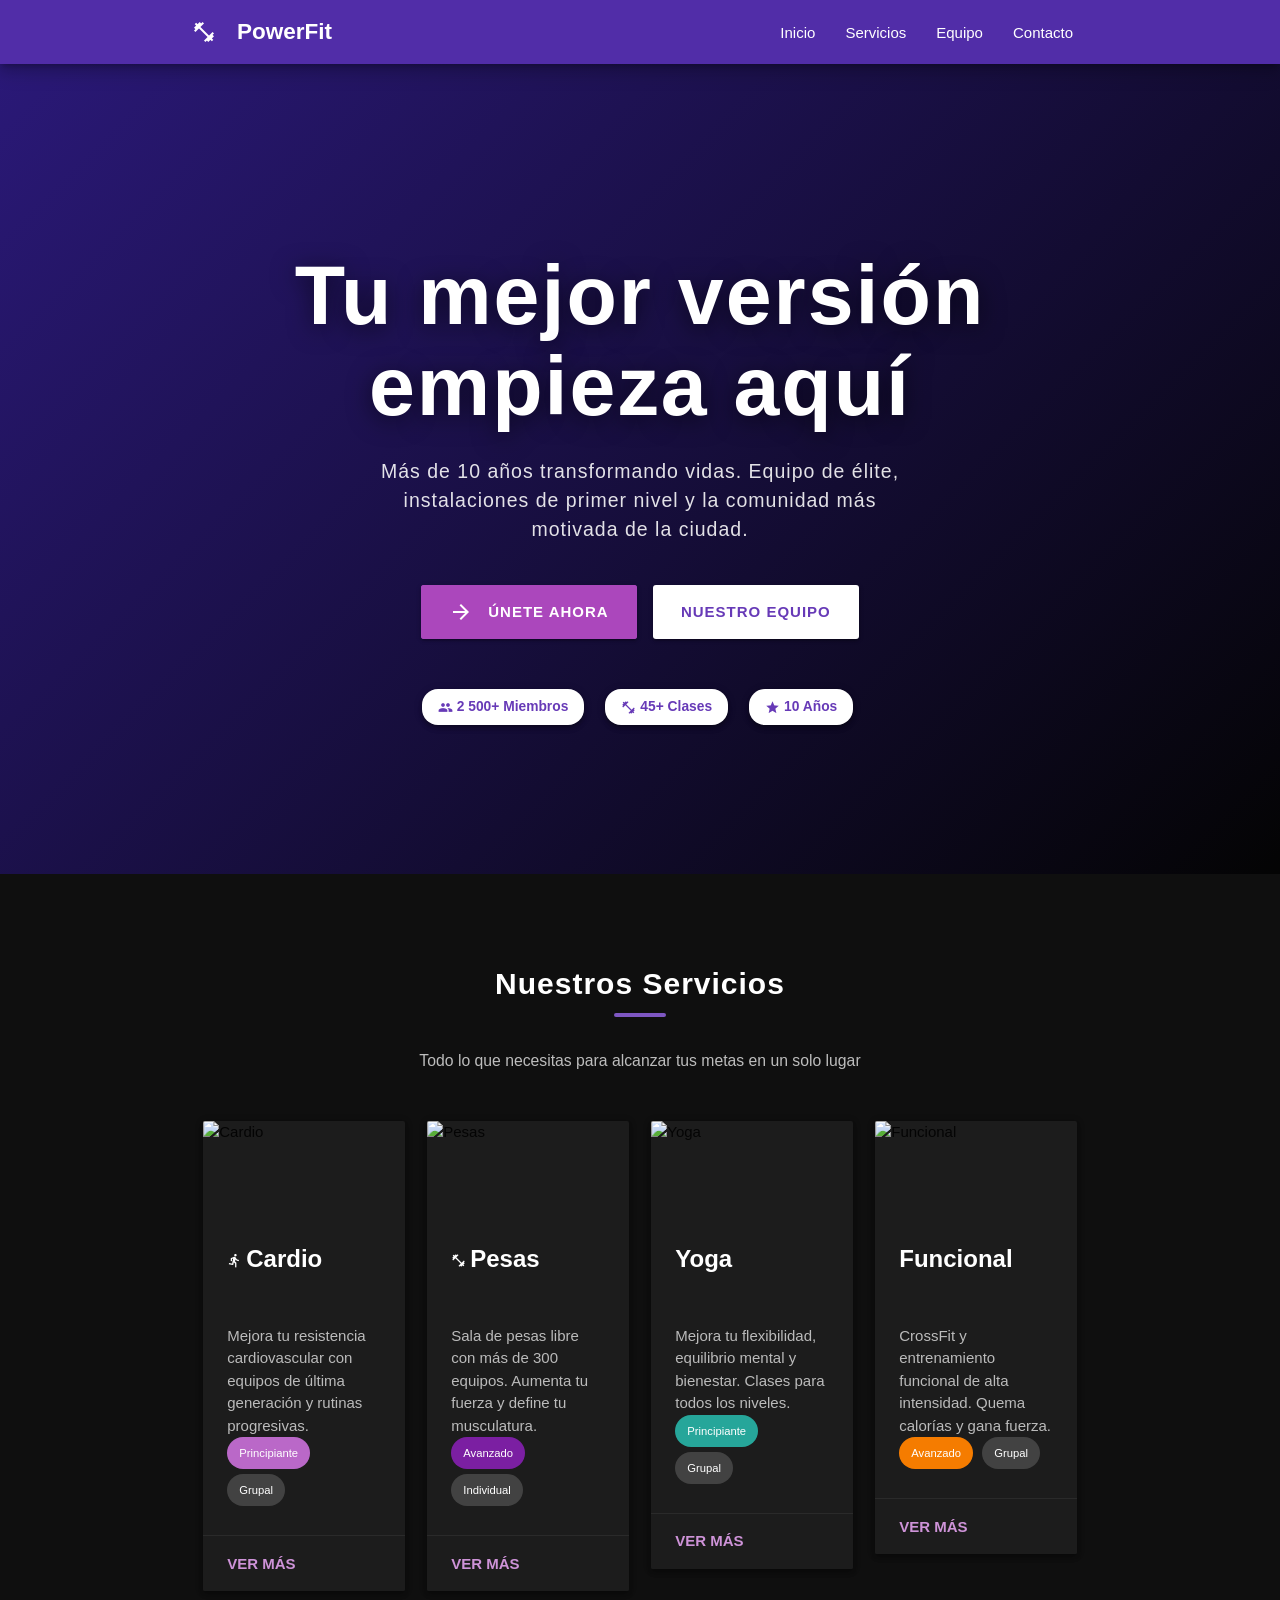
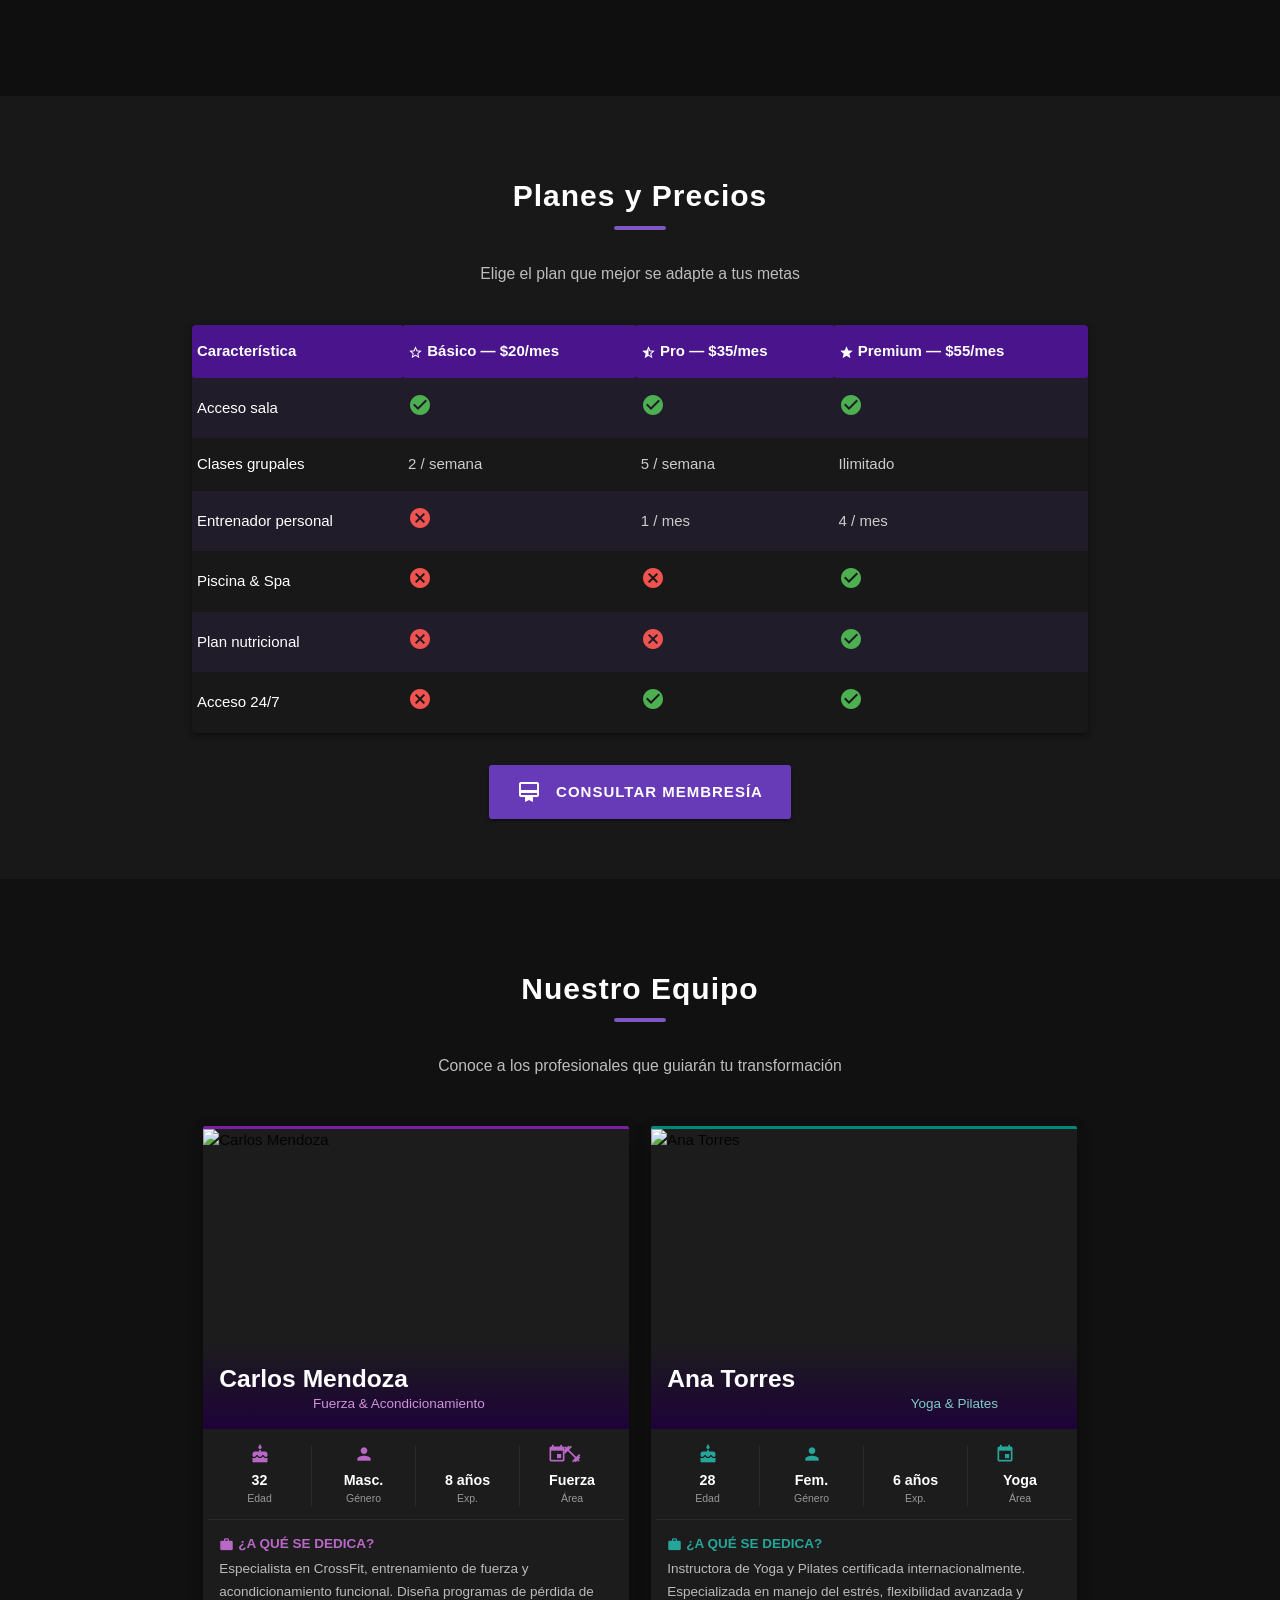
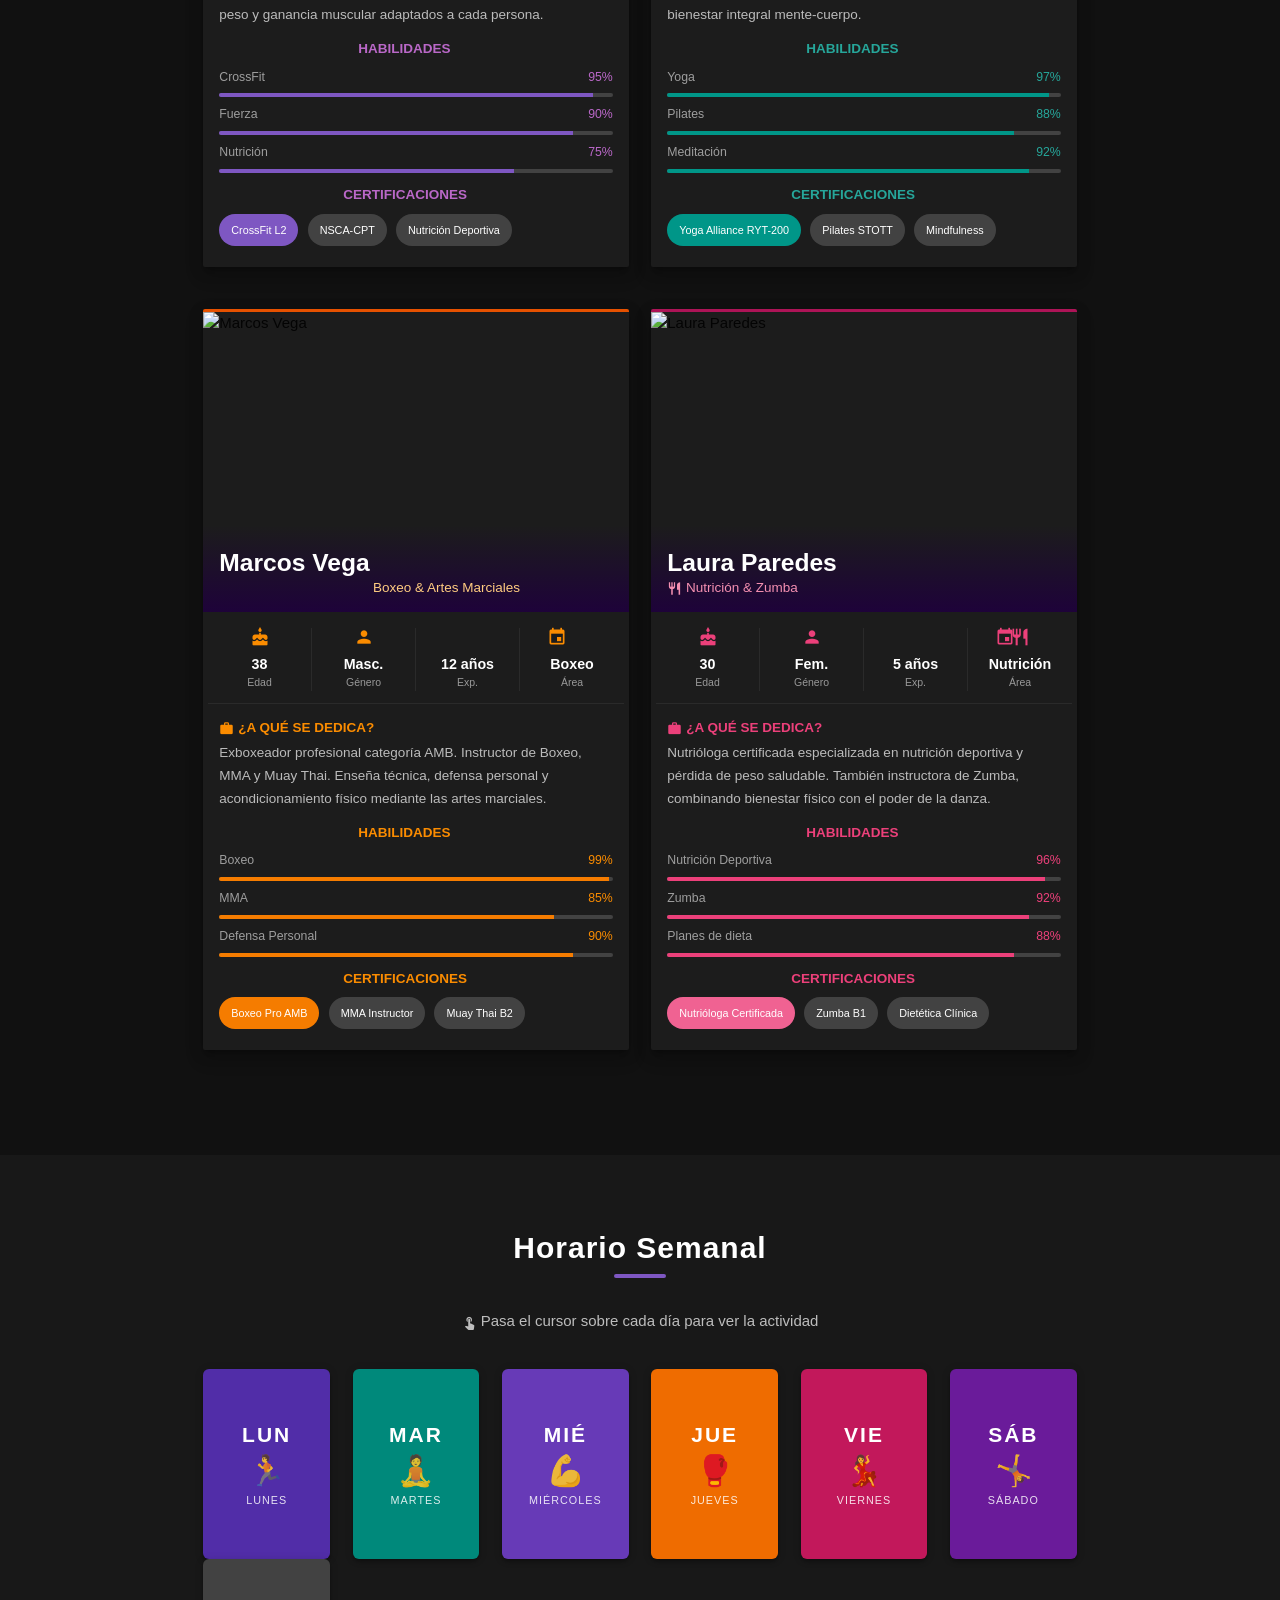
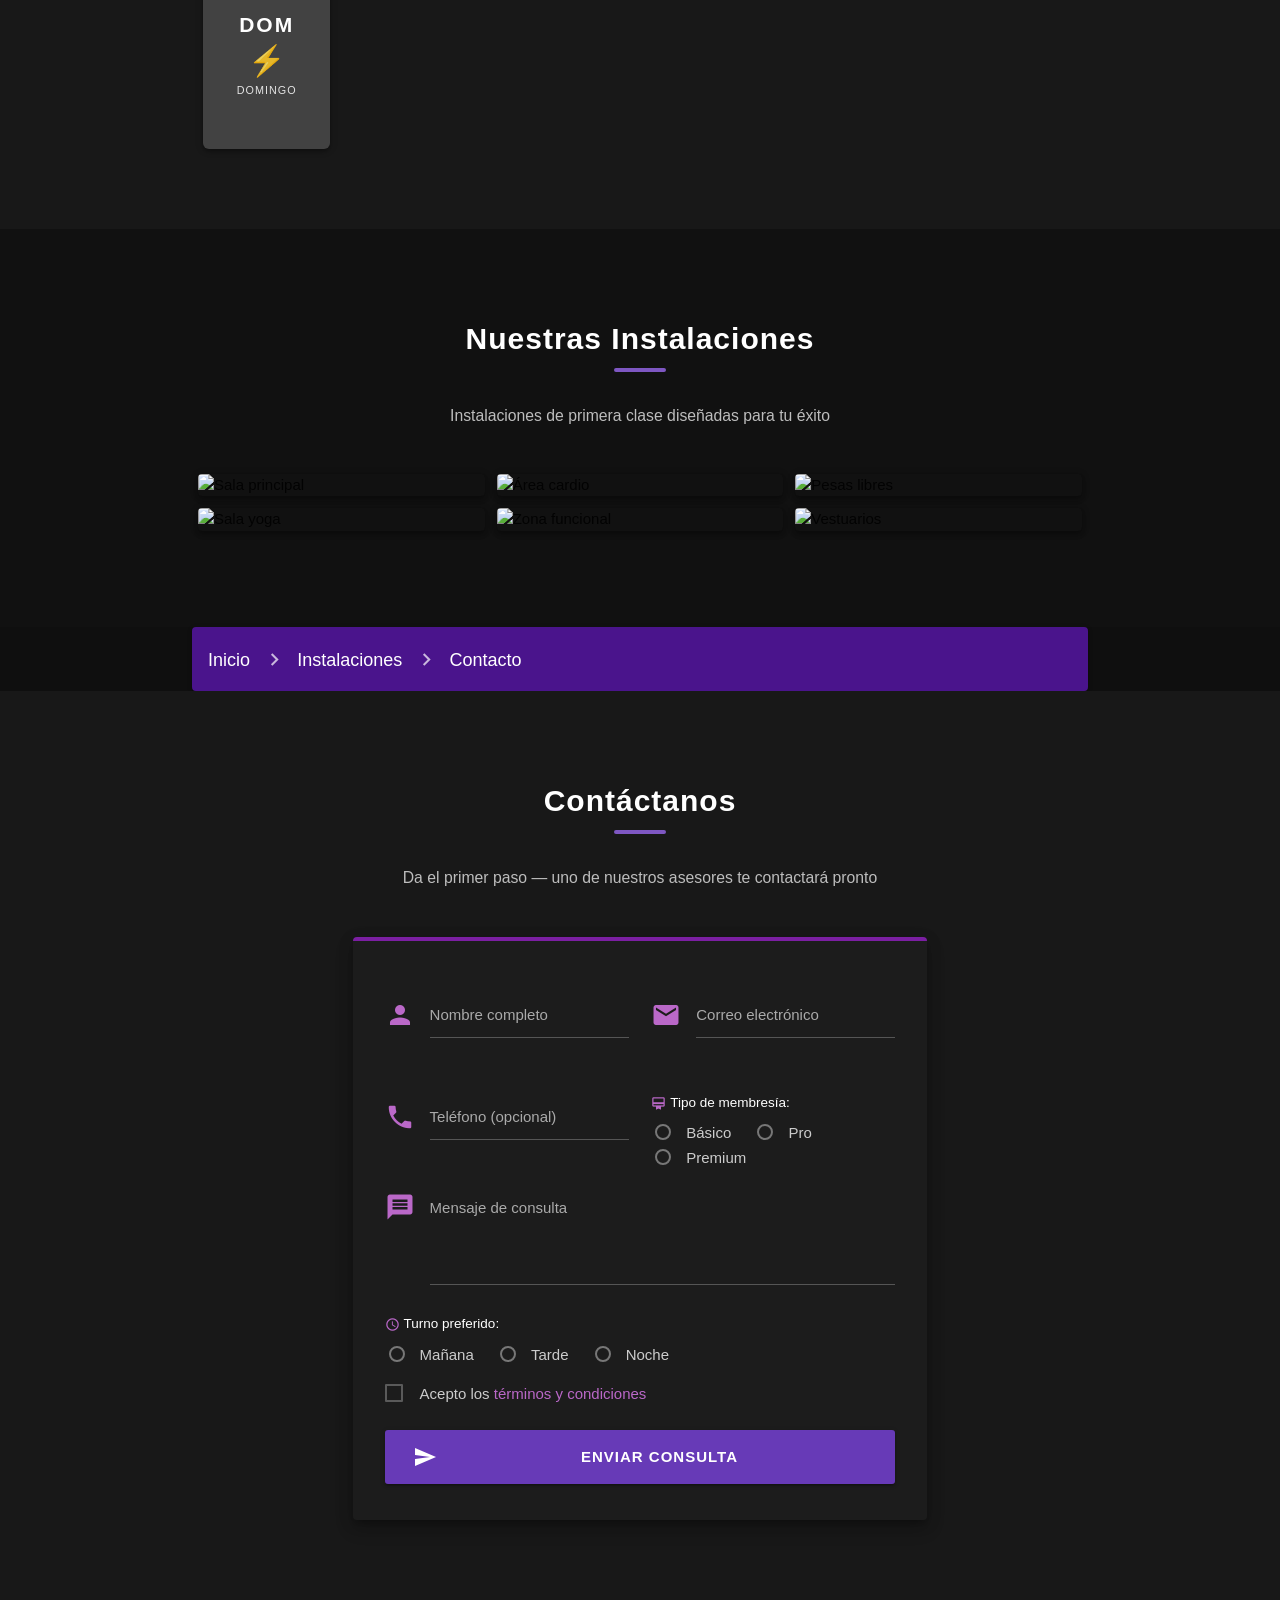
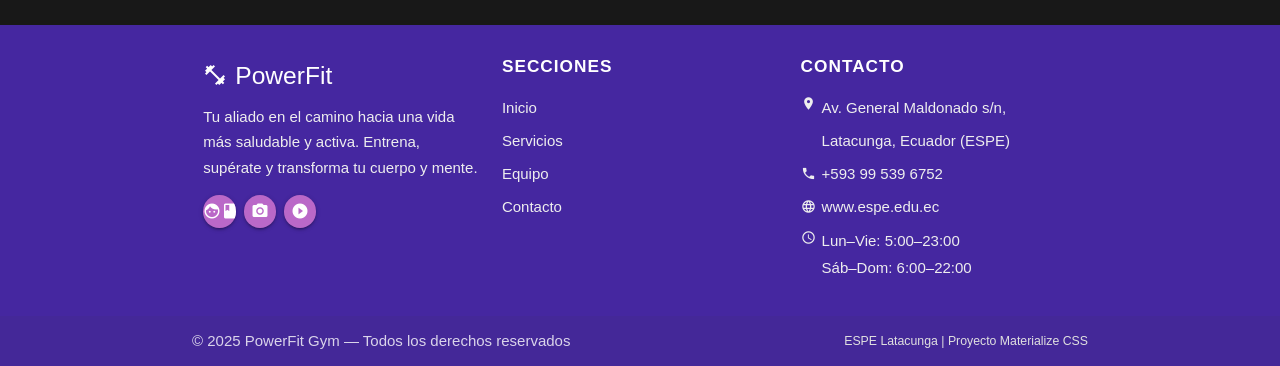
==== index.html @ 811244dc "Proyecto" ====
<!DOCTYPE html>
<html lang="es">
<head>
  <meta charset="UTF-8" />
  <meta name="viewport" content="width=device-width, initial-scale=1.0" />
  <title>PowerFit Gym — Tu mejor versión empieza aquí</title>
  <!-- Material Icons -->
  <link href="https://fonts.googleapis.com/icon?family=Material+Icons" rel="stylesheet" />
  <!-- Materialize CSS -->
  <link rel="stylesheet" href="https://cdnjs.cloudflare.com/ajax/libs/materialize/1.0.0/css/materialize.min.css" />
  <!-- CSS personalizado (SIEMPRE después de Materialize) -->
  <link rel="stylesheet" href="css/estilos.css" />
</head>
<body>

<!-- ══════════════════════════════════════════════════════
     PARTE 1 — navbar.html | Navbar + Hero + Footer
══════════════════════════════════════════════════════ -->

<!-- NAVBAR -->
<nav class="deep-purple darken-2 z-depth-3" style="position:fixed;top:0;width:100%;z-index:1000;">
  <div class="nav-wrapper container">
    <a href="#inicio" class="brand-logo white-text" style="display:flex;align-items:center;gap:6px;font-size:1.5rem;font-weight:700;">
      <i class="material-icons">fitness_center</i>PowerFit
    </a>
    <ul class="right hide-on-med-and-down">
      <li><a href="#inicio"    class="white-text waves-effect waves-light" style="font-weight:500;">Inicio</a></li>
      <li><a href="#servicios" class="white-text waves-effect waves-light" style="font-weight:500;">Servicios</a></li>
      <li><a href="#equipo"    class="white-text waves-effect waves-light" style="font-weight:500;">Equipo</a></li>
      <li><a href="#contacto"  class="white-text waves-effect waves-light" style="font-weight:500;">Contacto</a></li>
    </ul>
  </div>
</nav>

<!-- HERO -->
<div id="inicio" class="hero-section valign-wrapper" style="min-height:90vh;">
  <div class="container center-align">
    <h1 class="white-text hero-title">
      Tu mejor versión<br>empieza aquí
    </h1>
    <p class="white-text hero-sub" style="max-width:520px;margin:16px auto 40px;">
      Más de 10 años transformando vidas. Equipo de élite, instalaciones de primer nivel y la comunidad más motivada de la ciudad.
    </p>
    <a href="#servicios" class="btn btn-large waves-effect waves-light purple lighten-1 pulse" style="margin-right:12px;border-radius:3px;font-weight:700;letter-spacing:1px;">
      <i class="material-icons left">arrow_forward</i>Únete ahora
    </a>
    <a href="#equipo" class="btn btn-large waves-effect white deep-purple-text" style="border-radius:3px;font-weight:700;letter-spacing:1px;">
      Nuestro equipo
    </a>
    <div style="margin-top:50px;display:flex;justify-content:center;gap:16px;flex-wrap:wrap;">
      <div class="chip white deep-purple-text z-depth-2" style="font-weight:700;font-size:.92rem;height:36px;line-height:36px;padding:0 16px;">
        <i class="material-icons tiny" style="vertical-align:middle;margin-right:4px;">people</i>2 500+ Miembros
      </div>
      <div class="chip white deep-purple-text z-depth-2" style="font-weight:700;font-size:.92rem;height:36px;line-height:36px;padding:0 16px;">
        <i class="material-icons tiny" style="vertical-align:middle;margin-right:4px;">fitness_center</i>45+ Clases
      </div>
      <div class="chip white deep-purple-text z-depth-2" style="font-weight:700;font-size:.92rem;height:36px;line-height:36px;padding:0 16px;">
        <i class="material-icons tiny" style="vertical-align:middle;margin-right:4px;">star</i>10 Años
      </div>
    </div>
  </div>
</div>


<!-- ══════════════════════════════════════════════════════
     PARTE 2 — servicios.html | Cards de Servicios + Tabla
══════════════════════════════════════════════════════ -->

<!-- SECCIÓN SERVICIOS -->
<section id="servicios" class="container section">
  <div class="center-align">
    <h4 class="white-text section-title">Nuestros Servicios</h4>
    <div class="title-underline deep-purple lighten-1"></div>
    <p class="grey-text text-lighten-1" style="max-width:560px;margin:0 auto 40px;font-size:1.05rem;">
      Todo lo que necesitas para alcanzar tus metas en un solo lugar
    </p>
  </div>

  <div class="row">

    <!-- Cardio -->
    <div class="col s12 m6 l3">
      <div class="card hoverable z-depth-2">
        <div class="card-image">
          <img src="https://images.unsplash.com/photo-1538805060514-97d9cc17730c?w=600&q=80" class="srv-img" alt="Cardio" />
          <span class="card-title">
            <i class="material-icons tiny" style="vertical-align:middle;margin-right:4px;">directions_run</i>Cardio
          </span>
        </div>
        <div class="card-content">
          <p>Mejora tu resistencia cardiovascular con equipos de última generación y rutinas progresivas.</p>
          <span class="chip purple lighten-2 white-text" style="font-size:.75rem;">Principiante</span>
          <span class="chip grey darken-3 white-text" style="font-size:.75rem;">Grupal</span>
        </div>
        <div class="card-action">
          <a href="#contacto" class="waves-effect waves-light">Ver más</a>
        </div>
      </div>
    </div>

    <!-- Pesas -->
    <div class="col s12 m6 l3">
      <div class="card hoverable z-depth-2">
        <div class="card-image">
          <img src="https://images.unsplash.com/photo-1534367610401-9f5ed68180aa?w=600&q=80" class="srv-img" alt="Pesas" />
          <span class="card-title">
            <i class="material-icons tiny" style="vertical-align:middle;margin-right:4px;">fitness_center</i>Pesas
          </span>
        </div>
        <div class="card-content">
          <p>Sala de pesas libre con más de 300 equipos. Aumenta tu fuerza y define tu musculatura.</p>
          <span class="chip purple darken-2 white-text" style="font-size:.75rem;">Avanzado</span>
          <span class="chip grey darken-3 white-text" style="font-size:.75rem;">Individual</span>
        </div>
        <div class="card-action">
          <a href="#contacto" class="waves-effect waves-light">Ver más</a>
        </div>
      </div>
    </div>

    <!-- Yoga -->
    <div class="col s12 m6 l3">
      <div class="card hoverable z-depth-2">
        <div class="card-image">
          <img src="https://images.unsplash.com/photo-1506126613408-eca07ce68773?w=600&q=80" class="srv-img" alt="Yoga" />
          <span class="card-title">
            <i class="material-icons tiny" style="vertical-align:middle;margin-right:4px;">self_improvement</i>Yoga
          </span>
        </div>
        <div class="card-content">
          <p>Mejora tu flexibilidad, equilibrio mental y bienestar. Clases para todos los niveles.</p>
          <span class="chip teal lighten-1 white-text" style="font-size:.75rem;">Principiante</span>
          <span class="chip grey darken-3 white-text" style="font-size:.75rem;">Grupal</span>
        </div>
        <div class="card-action">
          <a href="#contacto" class="waves-effect waves-light">Ver más</a>
        </div>
      </div>
    </div>

    <!-- Funcional -->
    <div class="col s12 m6 l3">
      <div class="card hoverable z-depth-2">
        <div class="card-image">
          <img src="https://images.unsplash.com/photo-1541534741688-6078c6bfb5c5?w=600&q=80" class="srv-img" alt="Funcional" />
          <span class="card-title">
            <i class="material-icons tiny" style="vertical-align:middle;margin-right:4px;">sports_mma</i>Funcional
          </span>
        </div>
        <div class="card-content">
          <p>CrossFit y entrenamiento funcional de alta intensidad. Quema calorías y gana fuerza.</p>
          <span class="chip orange darken-2 white-text" style="font-size:.75rem;">Avanzado</span>
          <span class="chip grey darken-3 white-text" style="font-size:.75rem;">Grupal</span>
        </div>
        <div class="card-action">
          <a href="#contacto" class="waves-effect waves-light">Ver más</a>
        </div>
      </div>
    </div>

  </div>
</section>

<!-- TABLA DE PLANES -->
<div class="bg-dark-2" style="padding:60px 0;">
  <div class="container">
    <div class="center-align" style="margin-bottom:40px;">
      <h4 class="white-text section-title">Planes y Precios</h4>
      <div class="title-underline deep-purple lighten-1"></div>
      <p class="grey-text text-lighten-1" style="font-size:1.05rem;">Elige el plan que mejor se adapte a tus metas</p>
    </div>
    <table class="striped highlight responsive-table z-depth-2">
      <thead>
        <tr>
          <th>Característica</th>
          <th><i class="material-icons tiny" style="vertical-align:middle;">star_border</i> Básico — $20/mes</th>
          <th><i class="material-icons tiny" style="vertical-align:middle;">star_half</i> Pro — $35/mes</th>
          <th><i class="material-icons tiny" style="vertical-align:middle;">star</i> Premium — $55/mes</th>
        </tr>
      </thead>
      <tbody>
        <tr>
          <td><strong class="white-text">Acceso sala</strong></td>
          <td><i class="material-icons green-text">check_circle</i></td>
          <td><i class="material-icons green-text">check_circle</i></td>
          <td><i class="material-icons green-text">check_circle</i></td>
        </tr>
        <tr>
          <td><strong class="white-text">Clases grupales</strong></td>
          <td>2 / semana</td><td>5 / semana</td><td>Ilimitado</td>
        </tr>
        <tr>
          <td><strong class="white-text">Entrenador personal</strong></td>
          <td><i class="material-icons red-text text-lighten-1">cancel</i></td>
          <td>1 / mes</td><td>4 / mes</td>
        </tr>
        <tr>
          <td><strong class="white-text">Piscina &amp; Spa</strong></td>
          <td><i class="material-icons red-text text-lighten-1">cancel</i></td>
          <td><i class="material-icons red-text text-lighten-1">cancel</i></td>
          <td><i class="material-icons green-text">check_circle</i></td>
        </tr>
        <tr>
          <td><strong class="white-text">Plan nutricional</strong></td>
          <td><i class="material-icons red-text text-lighten-1">cancel</i></td>
          <td><i class="material-icons red-text text-lighten-1">cancel</i></td>
          <td><i class="material-icons green-text">check_circle</i></td>
        </tr>
        <tr>
          <td><strong class="white-text">Acceso 24/7</strong></td>
          <td><i class="material-icons red-text text-lighten-1">cancel</i></td>
          <td><i class="material-icons green-text">check_circle</i></td>
          <td><i class="material-icons green-text">check_circle</i></td>
        </tr>
      </tbody>
    </table>
    <div class="center-align" style="margin-top:32px;">
      <a href="#contacto" class="btn btn-large waves-effect waves-light deep-purple" style="border-radius:3px;font-weight:700;letter-spacing:1px;">
        <i class="material-icons left">card_membership</i>Consultar membresía
      </a>
    </div>
  </div>
</div>


<!-- ══════════════════════════════════════════════════════
     PARTE 3 — equipo.html | Perfiles + Horario
══════════════════════════════════════════════════════ -->

<!-- SECCIÓN EQUIPO — Perfiles detallados -->
<section id="equipo" class="section bg-dark-1">
  <div class="container">
    <div class="center-align">
      <h4 class="white-text section-title">Nuestro Equipo</h4>
      <div class="title-underline deep-purple lighten-1"></div>
      <p class="grey-text text-lighten-1" style="max-width:560px;margin:0 auto 40px;font-size:1.05rem;">
        Conoce a los profesionales que guiarán tu transformación
      </p>
    </div>

    <div class="row">

      <!-- ── Perfil 1: Carlos Mendoza ── -->

      <div class="col s12 m6">
        <div class="card hoverable z-depth-3" style="border-top:3px solid #7b1fa2;">
          <!-- Foto -->
          <div style="position:relative;">
            <img src="https://images.unsplash.com/photo-1571019614242-c5c5dee9f50b?w=700&q=80" class="trainer-img" alt="Carlos Mendoza" />
            <div class="trainer-overlay">
              <h5 class="white-text" style="margin:0;font-weight:700;">Carlos Mendoza</h5>
              <p class="purple-text text-lighten-3" style="margin:2px 0;font-size:.9rem;">
                <i class="material-icons tiny" style="vertical-align:middle;">sports</i> Fuerza &amp; Acondicionamiento
              </p>
            </div>
          </div>
          <!-- Stats rápidas -->
          <div class="card-content" style="padding:16px;">
            <div class="row" style="margin-bottom:0;border-bottom:1px solid #2a2a2a;padding-bottom:12px;">
              <div class="col s3 info-stat" style="border-right:1px solid #2a2a2a;">
                <i class="material-icons purple-text text-lighten-2">cake</i>
                <p class="val">32</p><p class="lbl">Edad</p>
              </div>
              <div class="col s3 info-stat" style="border-right:1px solid #2a2a2a;">
                <i class="material-icons purple-text text-lighten-2">person</i>
                <p class="val">Masc.</p><p class="lbl">Género</p>
              </div>
              <div class="col s3 info-stat" style="border-right:1px solid #2a2a2a;">
                <i class="material-icons purple-text text-lighten-2">emoji_events</i>
                <p class="val">8 años</p><p class="lbl">Exp.</p>
              </div>
              <div class="col s3 info-stat">
                <i class="material-icons purple-text text-lighten-2">fitness_center</i>
                <p class="val">Fuerza</p><p class="lbl">Área</p>
              </div>
            </div>

            <!-- A qué se dedica -->
            <p class="purple-text text-lighten-2" style="font-weight:700;margin:14px 0 4px;font-size:.9rem;">
              <i class="material-icons tiny" style="vertical-align:middle;margin-right:4px;">work</i>¿A QUÉ SE DEDICA?
            </p>
            <p style="font-size:.9rem;line-height:1.7;margin-bottom:12px;">
              Especialista en CrossFit, entrenamiento de fuerza y acondicionamiento funcional. Diseña programas de pérdida de peso y ganancia muscular adaptados a cada persona.
            </p>

            <!-- Habilidades -->
            <p class="purple-text text-lighten-2" style="font-weight:700;margin-bottom:8px;font-size:.9rem;">
              <i class="material-icons tiny" style="vertical-align:middle;margin-right:4px;">bar_chart</i>HABILIDADES
            </p>
            <div class="skill-lbl"><span class="grey-text">CrossFit</span><span class="purple-text text-lighten-2">95%</span></div>
            <div class="progress grey darken-3" style="margin-bottom:8px;border-radius:2px;"><div class="determinate deep-purple lighten-1" style="width:95%;"></div></div>
            <div class="skill-lbl"><span class="grey-text">Fuerza</span><span class="purple-text text-lighten-2">90%</span></div>
            <div class="progress grey darken-3" style="margin-bottom:8px;border-radius:2px;"><div class="determinate deep-purple lighten-1" style="width:90%;"></div></div>
            <div class="skill-lbl"><span class="grey-text">Nutrición</span><span class="purple-text text-lighten-2">75%</span></div>
            <div class="progress grey darken-3" style="margin-bottom:12px;border-radius:2px;"><div class="determinate deep-purple lighten-1" style="width:75%;"></div></div>

            <!-- Certificaciones -->
            <p class="purple-text text-lighten-2" style="font-weight:700;margin-bottom:8px;font-size:.9rem;">
              <i class="material-icons tiny" style="vertical-align:middle;margin-right:4px;">verified</i>CERTIFICACIONES
            </p>
            <span class="chip deep-purple lighten-1 white-text" style="font-size:.72rem;">CrossFit L2</span>
            <span class="chip grey darken-3 white-text" style="font-size:.72rem;">NSCA-CPT</span>
            <span class="chip grey darken-3 white-text" style="font-size:.72rem;">Nutrición Deportiva</span>
          </div>
        </div>
      </div>

      <!-- ── Perfil 2: Ana Torres ── -->
      <div class="col s12 m6">
        <div class="card hoverable z-depth-3" style="border-top:3px solid #00897b;">
          <div style="position:relative;">
            <img src="https://images.unsplash.com/photo-1594381898411-846e7d193883?w=700&q=80" class="trainer-img" alt="Ana Torres" />
            <div class="trainer-overlay">
              <h5 class="white-text" style="margin:0;font-weight:700;">Ana Torres</h5>
              <p class="teal-text text-lighten-3" style="margin:2px 0;font-size:.9rem;">
                <i class="material-icons tiny" style="vertical-align:middle;">self_improvement</i> Yoga &amp; Pilates
              </p>
            </div>
          </div>
          <div class="card-content" style="padding:16px;">
            <div class="row" style="margin-bottom:0;border-bottom:1px solid #2a2a2a;padding-bottom:12px;">
              <div class="col s3 info-stat" style="border-right:1px solid #2a2a2a;">
                <i class="material-icons teal-text text-lighten-1">cake</i>
                <p class="val">28</p><p class="lbl">Edad</p>
              </div>
              <div class="col s3 info-stat" style="border-right:1px solid #2a2a2a;">
                <i class="material-icons teal-text text-lighten-1">person</i>
                <p class="val">Fem.</p><p class="lbl">Género</p>
              </div>
              <div class="col s3 info-stat" style="border-right:1px solid #2a2a2a;">
                <i class="material-icons teal-text text-lighten-1">emoji_events</i>
                <p class="val">6 años</p><p class="lbl">Exp.</p>
              </div>
              <div class="col s3 info-stat">
                <i class="material-icons teal-text text-lighten-1">self_improvement</i>
                <p class="val">Yoga</p><p class="lbl">Área</p>
              </div>
            </div>
            <p class="teal-text text-lighten-1" style="font-weight:700;margin:14px 0 4px;font-size:.9rem;">
              <i class="material-icons tiny" style="vertical-align:middle;margin-right:4px;">work</i>¿A QUÉ SE DEDICA?
            </p>
            <p style="font-size:.9rem;line-height:1.7;margin-bottom:12px;">
              Instructora de Yoga y Pilates certificada internacionalmente. Especializada en manejo del estrés, flexibilidad avanzada y bienestar integral mente-cuerpo.
            </p>
            <p class="teal-text text-lighten-1" style="font-weight:700;margin-bottom:8px;font-size:.9rem;">
              <i class="material-icons tiny" style="vertical-align:middle;margin-right:4px;">bar_chart</i>HABILIDADES
            </p>
            <div class="skill-lbl"><span class="grey-text">Yoga</span><span class="teal-text text-lighten-1">97%</span></div>
            <div class="progress grey darken-3" style="margin-bottom:8px;border-radius:2px;"><div class="determinate teal" style="width:97%;"></div></div>
            <div class="skill-lbl"><span class="grey-text">Pilates</span><span class="teal-text text-lighten-1">88%</span></div>
            <div class="progress grey darken-3" style="margin-bottom:8px;border-radius:2px;"><div class="determinate teal" style="width:88%;"></div></div>
            <div class="skill-lbl"><span class="grey-text">Meditación</span><span class="teal-text text-lighten-1">92%</span></div>
            <div class="progress grey darken-3" style="margin-bottom:12px;border-radius:2px;"><div class="determinate teal" style="width:92%;"></div></div>
            <p class="teal-text text-lighten-1" style="font-weight:700;margin-bottom:8px;font-size:.9rem;">
              <i class="material-icons tiny" style="vertical-align:middle;margin-right:4px;">verified</i>CERTIFICACIONES
            </p>
            <span class="chip teal white-text" style="font-size:.72rem;">Yoga Alliance RYT-200</span>
            <span class="chip grey darken-3 white-text" style="font-size:.72rem;">Pilates STOTT</span>
            <span class="chip grey darken-3 white-text" style="font-size:.72rem;">Mindfulness</span>
          </div>
        </div>
      </div>

    </div><!-- fin fila 1 -->
    <div class="row">

      <!-- ── Perfil 3: Marcos Vega ── -->
      <div class="col s12 m6">
        <div class="card hoverable z-depth-3" style="border-top:3px solid #e65100;">
          <div style="position:relative;">
            <img src="https://images.unsplash.com/photo-1567013127542-490d757e51fc?w=700&q=80" class="trainer-img" alt="Marcos Vega" />
            <div class="trainer-overlay">
              <h5 class="white-text" style="margin:0;font-weight:700;">Marcos Vega</h5>
              <p class="orange-text text-lighten-3" style="margin:2px 0;font-size:.9rem;">
                <i class="material-icons tiny" style="vertical-align:middle;">sports_mma</i> Boxeo &amp; Artes Marciales
              </p>
            </div>
          </div>
          <div class="card-content" style="padding:16px;">
            <div class="row" style="margin-bottom:0;border-bottom:1px solid #2a2a2a;padding-bottom:12px;">
              <div class="col s3 info-stat" style="border-right:1px solid #2a2a2a;">
                <i class="material-icons orange-text text-darken-1">cake</i>
                <p class="val">38</p><p class="lbl">Edad</p>
              </div>
              <div class="col s3 info-stat" style="border-right:1px solid #2a2a2a;">
                <i class="material-icons orange-text text-darken-1">person</i>
                <p class="val">Masc.</p><p class="lbl">Género</p>
              </div>
              <div class="col s3 info-stat" style="border-right:1px solid #2a2a2a;">
                <i class="material-icons orange-text text-darken-1">emoji_events</i>
                <p class="val">12 años</p><p class="lbl">Exp.</p>
              </div>
              <div class="col s3 info-stat">
                <i class="material-icons orange-text text-darken-1">sports_mma</i>
                <p class="val">Boxeo</p><p class="lbl">Área</p>
              </div>
            </div>
            <p class="orange-text text-darken-1" style="font-weight:700;margin:14px 0 4px;font-size:.9rem;">
              <i class="material-icons tiny" style="vertical-align:middle;margin-right:4px;">work</i>¿A QUÉ SE DEDICA?
            </p>
            <p style="font-size:.9rem;line-height:1.7;margin-bottom:12px;">
              Exboxeador profesional categoría AMB. Instructor de Boxeo, MMA y Muay Thai. Enseña técnica, defensa personal y acondicionamiento físico mediante las artes marciales.
            </p>
            <p class="orange-text text-darken-1" style="font-weight:700;margin-bottom:8px;font-size:.9rem;">
              <i class="material-icons tiny" style="vertical-align:middle;margin-right:4px;">bar_chart</i>HABILIDADES
            </p>
            <div class="skill-lbl"><span class="grey-text">Boxeo</span><span class="orange-text text-darken-1">99%</span></div>
            <div class="progress grey darken-3" style="margin-bottom:8px;border-radius:2px;"><div class="determinate orange darken-2" style="width:99%;"></div></div>
            <div class="skill-lbl"><span class="grey-text">MMA</span><span class="orange-text text-darken-1">85%</span></div>
            <div class="progress grey darken-3" style="margin-bottom:8px;border-radius:2px;"><div class="determinate orange darken-2" style="width:85%;"></div></div>
            <div class="skill-lbl"><span class="grey-text">Defensa Personal</span><span class="orange-text text-darken-1">90%</span></div>
            <div class="progress grey darken-3" style="margin-bottom:12px;border-radius:2px;"><div class="determinate orange darken-2" style="width:90%;"></div></div>
            <p class="orange-text text-darken-1" style="font-weight:700;margin-bottom:8px;font-size:.9rem;">
              <i class="material-icons tiny" style="vertical-align:middle;margin-right:4px;">verified</i>CERTIFICACIONES
            </p>
            <span class="chip orange darken-2 white-text" style="font-size:.72rem;">Boxeo Pro AMB</span>
            <span class="chip grey darken-3 white-text" style="font-size:.72rem;">MMA Instructor</span>
            <span class="chip grey darken-3 white-text" style="font-size:.72rem;">Muay Thai B2</span>
          </div>
        </div>
      </div>

      <!-- ── Perfil 4: Laura Paredes ── -->
      <div class="col s12 m6">
        <div class="card hoverable z-depth-3" style="border-top:3px solid #ad1457;">
          <div style="position:relative;">
            <img src="https://images.unsplash.com/photo-1583454110551-21f2fa2afe61?w=700&q=80" class="trainer-img" alt="Laura Paredes" />
            <div class="trainer-overlay">
              <h5 class="white-text" style="margin:0;font-weight:700;">Laura Paredes</h5>
              <p class="pink-text text-lighten-3" style="margin:2px 0;font-size:.9rem;">
                <i class="material-icons tiny" style="vertical-align:middle;">restaurant</i> Nutrición &amp; Zumba
              </p>
            </div>
          </div>
          <div class="card-content" style="padding:16px;">
            <div class="row" style="margin-bottom:0;border-bottom:1px solid #2a2a2a;padding-bottom:12px;">
              <div class="col s3 info-stat" style="border-right:1px solid #2a2a2a;">
                <i class="material-icons pink-text text-lighten-1">cake</i>
                <p class="val">30</p><p class="lbl">Edad</p>
              </div>
              <div class="col s3 info-stat" style="border-right:1px solid #2a2a2a;">
                <i class="material-icons pink-text text-lighten-1">person</i>
                <p class="val">Fem.</p><p class="lbl">Género</p>
              </div>
              <div class="col s3 info-stat" style="border-right:1px solid #2a2a2a;">
                <i class="material-icons pink-text text-lighten-1">emoji_events</i>
                <p class="val">5 años</p><p class="lbl">Exp.</p>
              </div>
              <div class="col s3 info-stat">
                <i class="material-icons pink-text text-lighten-1">restaurant</i>
                <p class="val">Nutrición</p><p class="lbl">Área</p>
              </div>
            </div>
            <p class="pink-text text-lighten-1" style="font-weight:700;margin:14px 0 4px;font-size:.9rem;">
              <i class="material-icons tiny" style="vertical-align:middle;margin-right:4px;">work</i>¿A QUÉ SE DEDICA?
            </p>
            <p style="font-size:.9rem;line-height:1.7;margin-bottom:12px;">
              Nutrióloga certificada especializada en nutrición deportiva y pérdida de peso saludable. También instructora de Zumba, combinando bienestar físico con el poder de la danza.
            </p>
            <p class="pink-text text-lighten-1" style="font-weight:700;margin-bottom:8px;font-size:.9rem;">
              <i class="material-icons tiny" style="vertical-align:middle;margin-right:4px;">bar_chart</i>HABILIDADES
            </p>
            <div class="skill-lbl"><span class="grey-text">Nutrición Deportiva</span><span class="pink-text text-lighten-1">96%</span></div>
            <div class="progress grey darken-3" style="margin-bottom:8px;border-radius:2px;"><div class="determinate pink lighten-1" style="width:96%;"></div></div>
            <div class="skill-lbl"><span class="grey-text">Zumba</span><span class="pink-text text-lighten-1">92%</span></div>
            <div class="progress grey darken-3" style="margin-bottom:8px;border-radius:2px;"><div class="determinate pink lighten-1" style="width:92%;"></div></div>
            <div class="skill-lbl"><span class="grey-text">Planes de dieta</span><span class="pink-text text-lighten-1">88%</span></div>
            <div class="progress grey darken-3" style="margin-bottom:12px;border-radius:2px;"><div class="determinate pink lighten-1" style="width:88%;"></div></div>
            <p class="pink-text text-lighten-1" style="font-weight:700;margin-bottom:8px;font-size:.9rem;">
              <i class="material-icons tiny" style="vertical-align:middle;margin-right:4px;">verified</i>CERTIFICACIONES
            </p>
            <span class="chip pink lighten-2 white-text" style="font-size:.72rem;">Nutrióloga Certificada</span>
            <span class="chip grey darken-3 white-text" style="font-size:.72rem;">Zumba B1</span>
            <span class="chip grey darken-3 white-text" style="font-size:.72rem;">Dietética Clínica</span>
          </div>
        </div>
      </div>

    </div><!-- fin fila 2 -->
  </div>
</section>

<!-- HORARIO SEMANAL — Flip cards CSS -->
<div class="bg-dark-2" style="padding:60px 0;">
  <div class="container">
    <div class="center-align" style="margin-bottom:36px;">
      <h5 class="white-text section-title">Horario Semanal</h5>
      <div class="title-underline deep-purple lighten-1"></div>
      <p class="grey-text text-lighten-1" style="font-size:1rem;">
        <i class="material-icons tiny" style="vertical-align:middle;">touch_app</i>
        Pasa el cursor sobre cada día para ver la actividad
      </p>
    </div>

    <div class="row">

      <!-- LUNES -->
      <div class="col s6 m3 l2">
        <div class="day-card">
          <div class="day-card-inner">
            <div class="day-front deep-purple darken-2 z-depth-2">
              <p class="day-abbr white-text">LUN</p>
              <p class="day-emoji">🏃</p>
              <p class="day-name white-text">LUNES</p>
            </div>
            <div class="day-back deep-purple lighten-1 z-depth-3">
              <i class="material-icons white-text" style="font-size:1.6rem;margin-bottom:4px;">directions_run</i>
              <p class="day-back-title">Cardio Intensivo</p>
              <p class="day-back-time">07:00 AM</p>
              <p class="day-back-inst">Carlos Mendoza</p>
              <span class="chip white deep-purple-text day-back-level" style="height:22px;line-height:22px;font-size:.65rem;padding:0 8px;">Alta intensidad</span>
            </div>
          </div>
        </div>
      </div>

      <!-- MARTES -->
      <div class="col s6 m3 l2">
        <div class="day-card">
          <div class="day-card-inner">
            <div class="day-front teal darken-1 z-depth-2">
              <p class="day-abbr white-text">MAR</p>
              <p class="day-emoji">🧘</p>
              <p class="day-name white-text">MARTES</p>
            </div>
            <div class="day-back teal lighten-1 z-depth-3">
              <i class="material-icons white-text" style="font-size:1.6rem;margin-bottom:4px;">self_improvement</i>
              <p class="day-back-title">Yoga Matutino</p>
              <p class="day-back-time">08:00 AM</p>
              <p class="day-back-inst">Ana Torres</p>
              <span class="chip white teal-text day-back-level" style="height:22px;line-height:22px;font-size:.65rem;padding:0 8px;">Baja intensidad</span>
            </div>
          </div>
        </div>
      </div>

      <!-- MIÉRCOLES -->
      <div class="col s6 m3 l2">
        <div class="day-card">
          <div class="day-card-inner">
            <div class="day-front deep-purple z-depth-2">
              <p class="day-abbr white-text">MIÉ</p>
              <p class="day-emoji">💪</p>
              <p class="day-name white-text">MIÉRCOLES</p>
            </div>
            <div class="day-back purple lighten-1 z-depth-3">
              <i class="material-icons white-text" style="font-size:1.6rem;margin-bottom:4px;">fitness_center</i>
              <p class="day-back-title">CrossFit</p>
              <p class="day-back-time">06:00 PM</p>
              <p class="day-back-inst">Carlos Mendoza</p>
              <span class="chip white purple-text day-back-level" style="height:22px;line-height:22px;font-size:.65rem;padding:0 8px;">Alta intensidad</span>
            </div>
          </div>
        </div>
      </div>

      <!-- JUEVES -->
      <div class="col s6 m3 l2">
        <div class="day-card">
          <div class="day-card-inner">
            <div class="day-front orange darken-3 z-depth-2">
              <p class="day-abbr white-text">JUE</p>
              <p class="day-emoji">🥊</p>
              <p class="day-name white-text">JUEVES</p>
            </div>
            <div class="day-back orange darken-1 z-depth-3">
              <i class="material-icons white-text" style="font-size:1.6rem;margin-bottom:4px;">sports_mma</i>
              <p class="day-back-title">Boxeo</p>
              <p class="day-back-time">07:00 PM</p>
              <p class="day-back-inst">Marcos Vega</p>
              <span class="chip white orange-text day-back-level" style="height:22px;line-height:22px;font-size:.65rem;padding:0 8px;">Media intensidad</span>
            </div>
          </div>
        </div>
      </div>

      <!-- VIERNES -->
      <div class="col s6 m3 l2">
        <div class="day-card">
          <div class="day-card-inner">
            <div class="day-front pink darken-2 z-depth-2">
              <p class="day-abbr white-text">VIE</p>
              <p class="day-emoji">💃</p>
              <p class="day-name white-text">VIERNES</p>
            </div>
            <div class="day-back pink lighten-1 z-depth-3">
              <i class="material-icons white-text" style="font-size:1.6rem;margin-bottom:4px;">music_note</i>
              <p class="day-back-title">Zumba</p>
              <p class="day-back-time">05:00 PM</p>
              <p class="day-back-inst">Laura Paredes</p>
              <span class="chip white pink-text day-back-level" style="height:22px;line-height:22px;font-size:.65rem;padding:0 8px;">Divertido</span>
            </div>
          </div>
        </div>
      </div>

      <!-- SÁBADO -->
      <div class="col s6 m3 l2">
        <div class="day-card">
          <div class="day-card-inner">
            <div class="day-front purple darken-3 z-depth-2">
              <p class="day-abbr white-text">SÁB</p>
              <p class="day-emoji">🤸</p>
              <p class="day-name white-text">SÁBADO</p>
            </div>
            <div class="day-back purple z-depth-3">
              <i class="material-icons white-text" style="font-size:1.6rem;margin-bottom:4px;">sports_gymnastics</i>
              <p class="day-back-title">Pilates</p>
              <p class="day-back-time">09:00 AM</p>
              <p class="day-back-inst">Ana Torres</p>
              <span class="chip white purple-text day-back-level" style="height:22px;line-height:22px;font-size:.65rem;padding:0 8px;">Media intensidad</span>
            </div>
          </div>
        </div>
      </div>

      <!-- DOMINGO -->
      <div class="col s6 m3 l2">
        <div class="day-card">
          <div class="day-card-inner">
            <div class="day-front grey darken-3 z-depth-2">
              <p class="day-abbr white-text">DOM</p>
              <p class="day-emoji">⚡</p>
              <p class="day-name white-text">DOMINGO</p>
            </div>
            <div class="day-back grey darken-1 z-depth-3">
              <i class="material-icons white-text" style="font-size:1.6rem;margin-bottom:4px;">bolt</i>
              <p class="day-back-title">Funcional Grupal</p>
              <p class="day-back-time">10:00 AM</p>
              <p class="day-back-inst">Carlos Mendoza</p>
              <span class="chip white grey-text text-darken-3 day-back-level" style="height:22px;line-height:22px;font-size:.65rem;padding:0 8px;">Alta intensidad</span>
            </div>
          </div>
        </div>
      </div>

    </div><!-- /row horario -->
  </div>
</div>


<!-- ══════════════════════════════════════════════════════
     PARTE 4 — contacto.html | Galería + Formulario
══════════════════════════════════════════════════════ -->

<!-- GALERÍA -->
<section class="section bg-dark-1">
  <div class="container">
    <div class="center-align">
      <h4 class="white-text section-title">Nuestras Instalaciones</h4>
      <div class="title-underline deep-purple lighten-1"></div>
      <p class="grey-text text-lighten-1" style="font-size:1.05rem;margin-bottom:40px;">Instalaciones de primera clase diseñadas para tu éxito</p>
    </div>
    <div class="row">
      <div class="col s12 m6 l4" style="padding:6px;">
        <img class="responsive-img gallery-img z-depth-2" src="https://images.unsplash.com/photo-1534438327276-14e5300c3a48?w=600&q=80" alt="Sala principal" />
      </div>
      <div class="col s12 m6 l4" style="padding:6px;">
        <img class="responsive-img gallery-img z-depth-2" src="https://images.unsplash.com/photo-1540497077202-7c8a3999166f?w=600&q=80" alt="Área cardio" />
      </div>
      <div class="col s12 m6 l4" style="padding:6px;">
        <img class="responsive-img gallery-img z-depth-2" src="https://images.unsplash.com/photo-1571902943202-507ec2618e8f?w=600&q=80" alt="Pesas libres" />
      </div>
      <div class="col s12 m6 l4" style="padding:6px;">
        <img class="responsive-img gallery-img z-depth-2" src="https://images.unsplash.com/photo-1549476464-37392f717541?w=600&q=80" alt="Sala yoga" />
      </div>
      <div class="col s12 m6 l4" style="padding:6px;">
        <img class="responsive-img gallery-img z-depth-2" src="https://images.unsplash.com/photo-1558618666-fcd25c85cd64?w=600&q=80" alt="Zona funcional" />
      </div>
      <div class="col s12 m6 l4" style="padding:6px;">
        <img class="responsive-img gallery-img z-depth-2" src="https://images.unsplash.com/photo-1593079831268-3381b0db4a77?w=600&q=80" alt="Vestuarios" />
      </div>
    </div>
  </div>
</section>

<!-- BREADCRUMB -->
<div class="container" style="margin-bottom:0;">
  <nav class="breadcrumb-nav z-depth-1" style="border-radius:4px;">
    <div class="nav-wrapper" style="padding:0 16px;">
      <a href="#inicio"    class="breadcrumb white-text waves-effect">Inicio</a>
      <a href="#servicios" class="breadcrumb white-text waves-effect">Instalaciones</a>
      <a href="#contacto"  class="breadcrumb white-text waves-effect">Contacto</a>
    </div>
  </nav>
</div>

<!-- FORMULARIO -->
<section id="contacto" class="section bg-dark-2">
  <div class="container">
    <div class="center-align" style="margin-bottom:40px;">
      <h4 class="white-text section-title">Contáctanos</h4>
      <div class="title-underline deep-purple lighten-1"></div>
      <p class="grey-text text-lighten-1" style="font-size:1.05rem;">Da el primer paso — uno de nuestros asesores te contactará pronto</p>
    </div>

    <div class="row">
      <div class="col s12 m10 offset-m1 l8 offset-l2">
        <div class="card z-depth-3" style="border-top:4px solid #7b1fa2;border-radius:4px;">
          <div class="card-content" style="padding:36px 32px;">
            <form id="form-contacto" onsubmit="enviarFormulario(event)">
              <div class="row" style="margin-bottom:0;">

                <div class="input-field col s12 m6">
                  <i class="material-icons prefix purple-text text-lighten-2">person</i>
                  <input id="nombre" type="text" class="validate" required minlength="3" />
                  <label for="nombre">Nombre completo</label>
                  <span class="helper-text" data-error="Mínimo 3 caracteres" data-success="¡Perfecto!"></span>
                </div>

                <div class="input-field col s12 m6">
                  <i class="material-icons prefix purple-text text-lighten-2">email</i>
                  <input id="email" type="email" class="validate" required />
                  <label for="email">Correo electrónico</label>
                  <span class="helper-text" data-error="Email inválido" data-success="Email válido"></span>
                </div>

                <div class="input-field col s12 m6">
                  <i class="material-icons prefix purple-text text-lighten-2">phone</i>
                  <input id="telefono" type="tel" />
                  <label for="telefono">Teléfono (opcional)</label>
                </div>

                <div class="col s12 m6" style="margin-top:14px;">
                  <p class="white-text" style="margin-bottom:6px;font-weight:500;font-size:.9rem;">
                    <i class="material-icons tiny purple-text text-lighten-2" style="vertical-align:middle;margin-right:4px;">card_membership</i>Tipo de membresía:
                  </p>
                  <label style="margin-right:18px;"><input name="membresia" type="radio" value="basico" /><span>Básico</span></label>
                  <label style="margin-right:18px;"><input name="membresia" type="radio" value="pro" /><span>Pro</span></label>
                  <label><input name="membresia" type="radio" value="premium" /><span>Premium</span></label>
                </div>

                <div class="input-field col s12">
                  <i class="material-icons prefix purple-text text-lighten-2">message</i>
                  <textarea id="mensaje" class="materialize-textarea" style="min-height:100px;"></textarea>
                  <label for="mensaje">Mensaje de consulta</label>
                </div>

                <div class="col s12" style="margin-bottom:14px;">
                  <p class="white-text" style="margin-bottom:8px;font-weight:500;font-size:.9rem;">
                    <i class="material-icons tiny purple-text text-lighten-2" style="vertical-align:middle;margin-right:4px;">schedule</i>Turno preferido:
                  </p>
                  <label style="margin-right:18px;"><input name="turno" type="radio" value="manana" /><span>Mañana</span></label>
                  <label style="margin-right:18px;"><input name="turno" type="radio" value="tarde" /><span>Tarde</span></label>
                  <label><input name="turno" type="radio" value="noche" /><span>Noche</span></label>
                </div>

                <div class="col s12" style="margin-bottom:24px;">
                  <label>
                    <input type="checkbox" required />
                    <span>Acepto los <a href="#" class="purple-text text-lighten-2">términos y condiciones</a></span>
                  </label>
                </div>

                <!-- Botón enviar -->
                <div class="col s12">
                  <button id="btn-enviar" class="btn btn-large waves-effect waves-light deep-purple" type="submit"
                    style="width:100%;border-radius:3px;font-weight:700;letter-spacing:1px;font-size:1rem;transition:all .3s;">
                    <i class="material-icons left">send</i>Enviar consulta
                  </button>
                </div>

                <!-- Mensaje de éxito (oculto por defecto) -->
                <div class="col s12" id="msg-enviado" style="margin-top:16px;">
                  <div class="card green darken-2 z-depth-2" style="border-radius:4px;">
                    <div class="card-content center-align" style="padding:20px;">
                      <i class="material-icons white-text" style="font-size:3rem;display:block;">check_circle</i>
                      <h5 class="white-text" style="margin:8px 0 4px;font-weight:700;">¡Mensaje enviado!</h5>
                      <p class="white-text" style="margin:0;opacity:.9;">Nos comunicaremos contigo a la brevedad posible.</p>
                    </div>
                  </div>
                </div>

              </div>
            </form>
          </div>
        </div>
      </div>
    </div>
  </div>
</section>


<!-- ══════════════════════════════════════════════════════
     FOOTER — (Parte 1) con datos ESPE Latacunga
══════════════════════════════════════════════════════ -->
<footer class="page-footer deep-purple darken-3">
  <div class="container">
    <div class="row">

      <!-- Marca -->
      <div class="col s12 m4">
        <h5 class="white-text" style="display:flex;align-items:center;gap:8px;">
          <i class="material-icons">fitness_center</i>PowerFit
        </h5>
        <p class="grey-text text-lighten-3" style="line-height:1.7;">
          Tu aliado en el camino hacia una vida más saludable y activa. Entrena, supérate y transforma tu cuerpo y mente.
        </p>
        <div style="display:flex;gap:8px;margin-top:12px;">
          <a href="#" class="btn-floating btn-small waves-effect waves-light purple lighten-2"><i class="material-icons">facebook</i></a>
          <a href="#" class="btn-floating btn-small waves-effect waves-light purple lighten-2"><i class="material-icons">camera_alt</i></a>
          <a href="#" class="btn-floating btn-small waves-effect waves-light purple lighten-2"><i class="material-icons">play_circle_filled</i></a>
        </div>
      </div>

      <!-- Secciones -->
      <div class="col s12 m4">
        <h6 class="white-text" style="font-weight:700;letter-spacing:1px;">SECCIONES</h6>
        <ul style="list-style:none;padding:0;">
          <li><a href="#inicio"    class="grey-text text-lighten-3 waves-effect" style="line-height:2.2;">Inicio</a></li>
          <li><a href="#servicios" class="grey-text text-lighten-3 waves-effect" style="line-height:2.2;">Servicios</a></li>
          <li><a href="#equipo"    class="grey-text text-lighten-3 waves-effect" style="line-height:2.2;">Equipo</a></li>
          <li><a href="#contacto"  class="grey-text text-lighten-3 waves-effect" style="line-height:2.2;">Contacto</a></li>
        </ul>
      </div>

      <!-- Contacto — ESPE Latacunga -->
      <div class="col s12 m4">
        <h6 class="white-text" style="font-weight:700;letter-spacing:1px;">CONTACTO</h6>
        <ul style="list-style:none;padding:0;">

          <!-- Dirección con link a Google Maps -->
          <li style="line-height:2.2;">
            <a href="https://www.google.com/maps/search/Universidad+de+las+Fuerzas+Armadas+ESPE+Latacunga"
               target="_blank" rel="noopener"
               class="grey-text text-lighten-3"
               style="display:flex;align-items:flex-start;gap:6px;">
              <i class="material-icons tiny" style="margin-top:5px;flex-shrink:0;">location_on</i>
              <span>Av. General Maldonado s/n,<br>Latacunga, Ecuador (ESPE)</span>
            </a>
          </li>

          <!-- Teléfono clickeable -->
          <li style="line-height:2.2;">
            <a href="tel:+593995396752" class="grey-text text-lighten-3" style="display:flex;align-items:center;gap:6px;">
              <i class="material-icons tiny">phone</i>+593 99 539 6752
            </a>
          </li>

          <!-- Email / Sitio ESPE -->
          <li style="line-height:2.2;">
            <a href="https://www.espe.edu.ec" target="_blank" rel="noopener"
               class="grey-text text-lighten-3" style="display:flex;align-items:center;gap:6px;">
              <i class="material-icons tiny">language</i>www.espe.edu.ec
            </a>
          </li>

          <!-- Horarios -->
          <li class="grey-text text-lighten-3" style="display:flex;align-items:flex-start;gap:6px;line-height:1.8;margin-top:4px;">
            <i class="material-icons tiny" style="margin-top:3px;flex-shrink:0;">schedule</i>
            <span>Lun–Vie: 5:00–23:00<br>Sáb–Dom: 6:00–22:00</span>
          </li>

        </ul>
      </div>

    </div>
  </div>

  <div class="footer-copyright">
    <div class="container" style="display:flex;justify-content:space-between;align-items:center;flex-wrap:wrap;gap:8px;">
      <span>© 2025 PowerFit Gym — Todos los derechos reservados</span>
      <span class="grey-text text-lighten-2" style="font-size:.82rem;">ESPE Latacunga | Proyecto Materialize CSS</span>
    </div>
  </div>
</footer>


<!-- Materialize JS — solo para Toast y Waves effect -->
<script src="https://cdnjs.cloudflare.com/ajax/libs/materialize/1.0.0/js/materialize.min.js"></script>
<script>
  function enviarFormulario(e) {
    e.preventDefault();

    var btn = document.getElementById('btn-enviar');
    var msg = document.getElementById('msg-enviado');

    // Cambiar estado del botón
    btn.innerHTML = '<i class="material-icons left">hourglass_empty</i>Enviando...';
    btn.disabled = true;

    // Simular envío
    setTimeout(function() {
      // Toast de Materialize
      M.toast({
        html: '<i class="material-icons left" style="margin-right:8px;">check_circle</i> ¡Mensaje enviado correctamente!',
        classes: 'green darken-2 rounded z-depth-4',
        displayLength: 5000
      });

      // Mostrar card de éxito
      msg.classList.add('visible');

      // Cambiar botón a "enviado"
      btn.innerHTML = '<i class="material-icons left">check</i>¡Enviado!';
      btn.classList.remove('deep-purple');
      btn.classList.add('green', 'darken-2');
    }, 1200);
  }
</script>

</body>
</html>
---- css/estilos.css ----
/* =====================================================
   estilos.css — CSS propio ENCIMA de Materialize
   Proyecto Gym | ESPE Latacunga
   Regla: solo lo que Materialize no puede hacer solo
   ===================================================== */

/* ── Cuerpo ── */
body {
  background-color: #0f0f0f;
  padding-top: 64px;
}

/* ── Secciones ── */
.section { padding: 70px 0; }
.bg-dark-1 { background-color: #111; }
.bg-dark-2 { background-color: #181818; }

/* ── Títulos ── */
.section-title { font-size: 2rem; font-weight: 700; letter-spacing: 1px; }
.title-underline { width: 52px; height: 4px; border-radius: 2px; margin: 8px auto 32px; }

/* ── Hero ── */
.hero-section {
  min-height: 90vh;
  background:
    linear-gradient(135deg, rgba(49,27,146,.80) 0%, rgba(0,0,0,.75) 100%),
    url('https://images.unsplash.com/photo-1534438327276-14e5300c3a48?w=1920&q=80')
    center / cover fixed;
}
.hero-title {
  font-size: clamp(2.8rem, 7vw, 5.5rem);
  font-weight: 900;
  letter-spacing: 2px;
  text-shadow: 0 4px 24px rgba(0,0,0,.6);
  line-height: 1.1;
}
.hero-sub { font-size: clamp(1rem, 2.5vw, 1.3rem); opacity: .88; letter-spacing: 1px; }

/* ── Cards (dark theme override) ── */
.card { background-color: #1c1c1c !important; }
.card .card-title { color: #fff !important; font-weight: 700; }
.card p { color: #bbb; }
.card .card-action { border-top: 1px solid #2a2a2a !important; }
.card .card-action a { color: #ce93d8 !important; font-weight: 600; }

/* ── Servicio card image ── */
.srv-img { height: 180px; width: 100%; object-fit: cover; display: block; }

/* ── Perfiles de entrenadores ── */
.trainer-img {
  height: 300px;
  width: 100%;
  object-fit: cover;
  object-position: top;
  display: block;
}
.trainer-overlay {
  position: absolute;
  bottom: 0;
  width: 100%;
  background: linear-gradient(transparent, rgba(30,0,60,.92));
  padding: 24px 16px 12px;
}
.skill-lbl { display: flex; justify-content: space-between; margin-bottom: 4px; font-size: .82rem; }
.info-stat { text-align: center; padding: 10px 6px; }
.info-stat i  { font-size: 1.3rem; }
.info-stat .val { font-weight: 700; font-size: .95rem; margin: 3px 0 0; color: #fff; }
.info-stat .lbl { font-size: .7rem; color: #999; margin: 0; }

/* ── Horario flip cards ── */
.day-card {
  perspective: 900px;
  height: 190px;
  cursor: pointer;
}
.day-card-inner {
  position: relative;
  width: 100%;
  height: 100%;
  transition: transform .65s cubic-bezier(.4,0,.2,1);
  transform-style: preserve-3d;
}
.day-card:hover .day-card-inner {
  transform: rotateY(180deg);
}
.day-front, .day-back {
  position: absolute;
  inset: 0;
  border-radius: 6px;
  backface-visibility: hidden;
  -webkit-backface-visibility: hidden;
  display: flex;
  flex-direction: column;
  align-items: center;
  justify-content: center;
  text-align: center;
  padding: 10px 6px;
}
.day-back  { transform: rotateY(180deg); }
.day-abbr  { font-size: 1.4rem; font-weight: 900; letter-spacing: 2px; margin: 0; }
.day-emoji { font-size: 2rem; margin: 6px 0; line-height: 1; }
.day-name  { font-size: .72rem; opacity: .85; margin: 0; letter-spacing: 1px; }
.day-back-title { font-weight: 700; font-size: .9rem; margin: 0 0 4px; color: #fff; }
.day-back-time  { font-size: .78rem; opacity: .88; margin: 0; color: #ce93d8; }
.day-back-inst  { font-size: .72rem; opacity: .75; margin: 2px 0 0; color: #ccc; }
.day-back-level { font-size: .68rem; margin: 6px 0 0; }

/* ── Galería ── */
.gallery-img {
  height: 220px;
  width: 100%;
  object-fit: cover;
  display: block;
  border-radius: 4px;
  transition: transform .3s ease;
}
.gallery-img:hover { transform: scale(1.04); }

/* ── Tabla de planes ── */
table.striped > tbody > tr:nth-child(odd) { background: rgba(103,58,183,.10); }
table.highlight > tbody > tr:hover         { background: rgba(103,58,183,.22) !important; }
table thead { background: #4a148c; }
table thead th { color: #fff !important; font-weight: 700; }
table tbody td { color: #ccc; }
table { border-radius: 4px; overflow: hidden; }

/* ── Collection horario ── */
.collection { background: #1c1c1c !important; border-color: #2a2a2a !important; border-radius: 4px; }
.collection .collection-item {
  background: #1c1c1c !important;
  border-bottom-color: #2a2a2a !important;
  color: #ccc;
  display: flex; align-items: center; justify-content: space-between;
}
.collection .collection-item strong { color: #e0e0e0; }
.collection .divider { background: #2e2e2e; }

/* ── Breadcrumb ── */
nav.breadcrumb-nav { background: #4a148c; border-radius: 4px; }

/* ── Formulario dark ── */
.input-field input, .input-field textarea { color: #fff !important; border-bottom-color: #555 !important; }
.input-field label { color: #aaa !important; }
.input-field input:focus, .input-field textarea:focus {
  border-bottom-color: #ce93d8 !important;
  box-shadow: 0 1px 0 0 #ce93d8 !important;
}
.input-field input:focus + label, .input-field textarea:focus + label { color: #ce93d8 !important; }
.input-field input.valid { border-bottom-color: #66bb6a !important; box-shadow: 0 1px 0 0 #66bb6a !important; }
.input-field input.invalid { border-bottom-color: #ef5350 !important; box-shadow: 0 1px 0 0 #ef5350 !important; }

/* Radio y checkbox */
[type="radio"]:checked + span::after { background-color: #7b1fa2 !important; border-color: #7b1fa2 !important; }
[type="radio"]:not(:checked) + span::before,
[type="radio"]:not(:checked) + span::after { border-color: #777 !important; }
[type="checkbox"]:checked + span::before { border-right-color: #7b1fa2 !important; border-bottom-color: #7b1fa2 !important; }
[type="radio"] + span, [type="checkbox"] + span { color: #ccc !important; }

/* ── Footer links ── */
footer a { transition: color .2s; }
footer a:hover { color: #ce93d8 !important; }

/* ── Mensaje enviado (show/hide con CSS) ── */
#msg-enviado {
  display: none;
  animation: fadeInUp .4s ease;
}
#msg-enviado.visible { display: block; }
@keyframes fadeInUp {
  from { opacity: 0; transform: translateY(12px); }
  to   { opacity: 1; transform: translateY(0); }
}
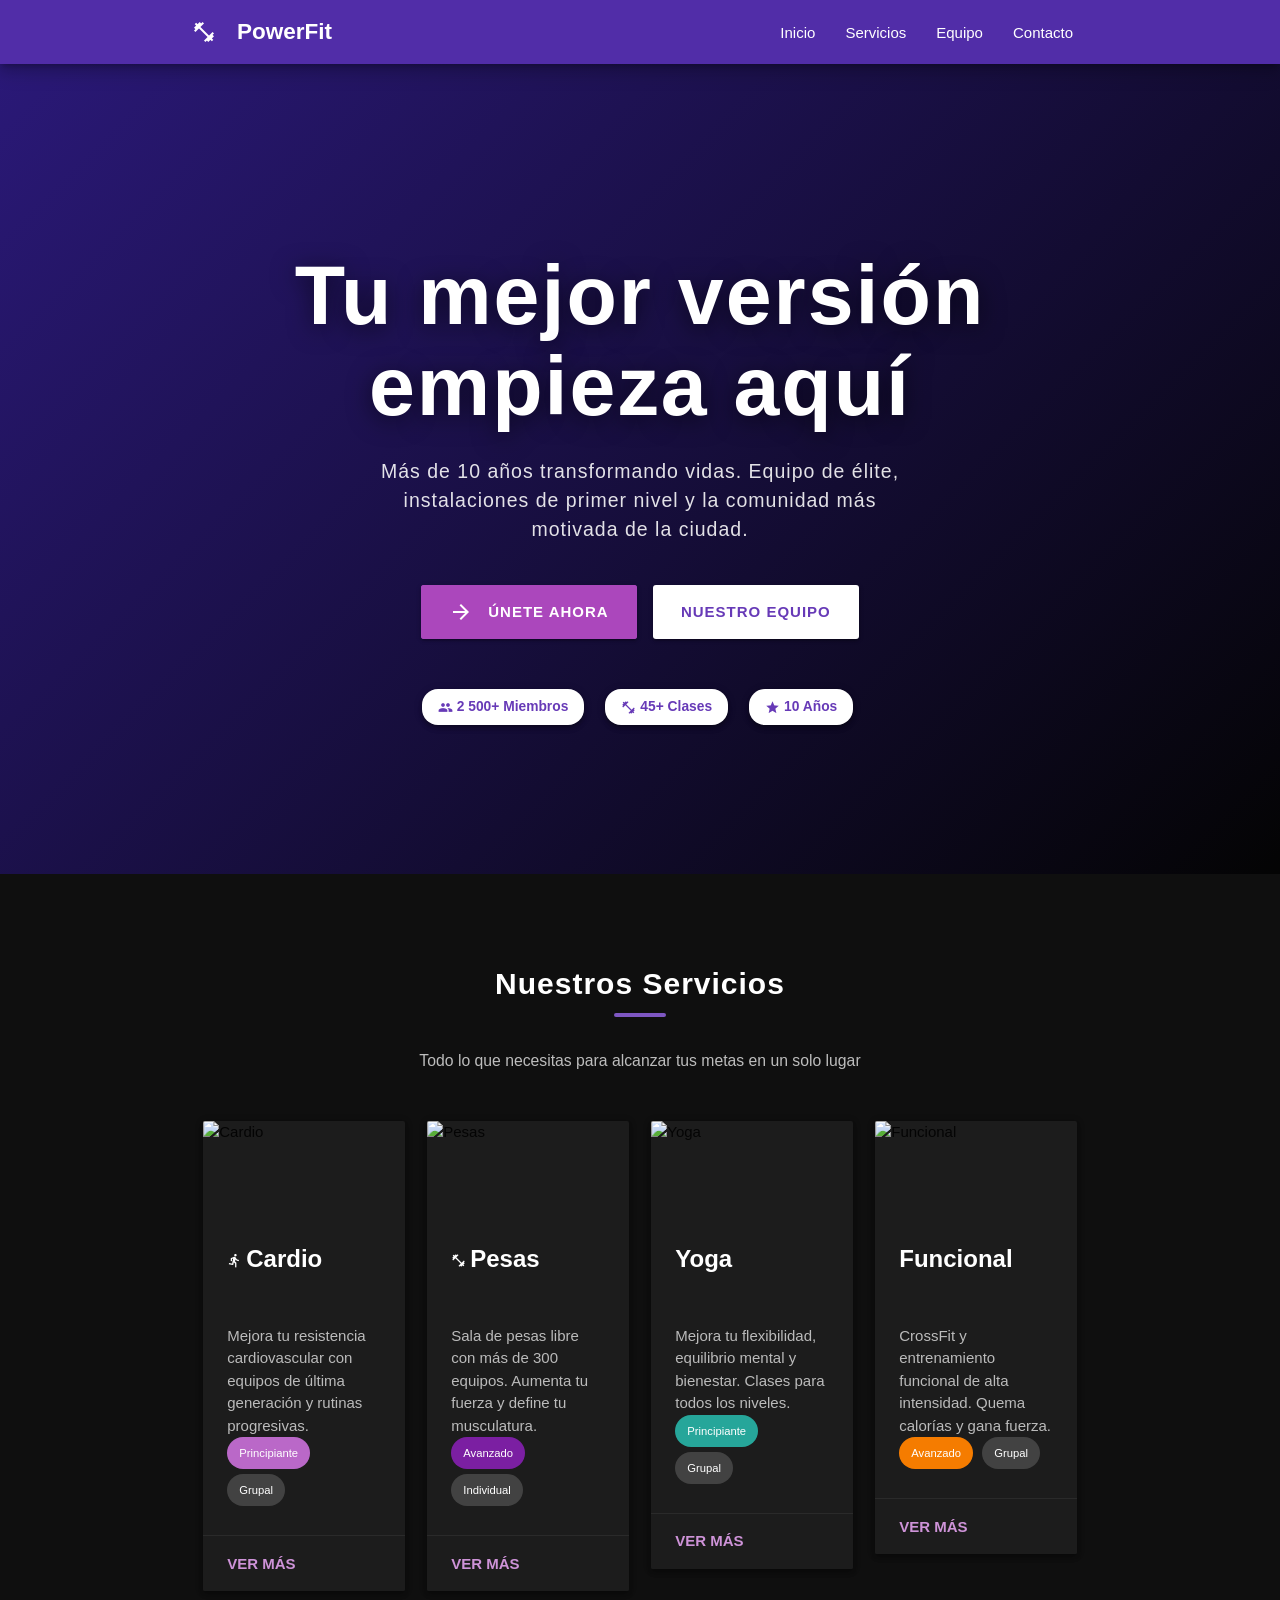
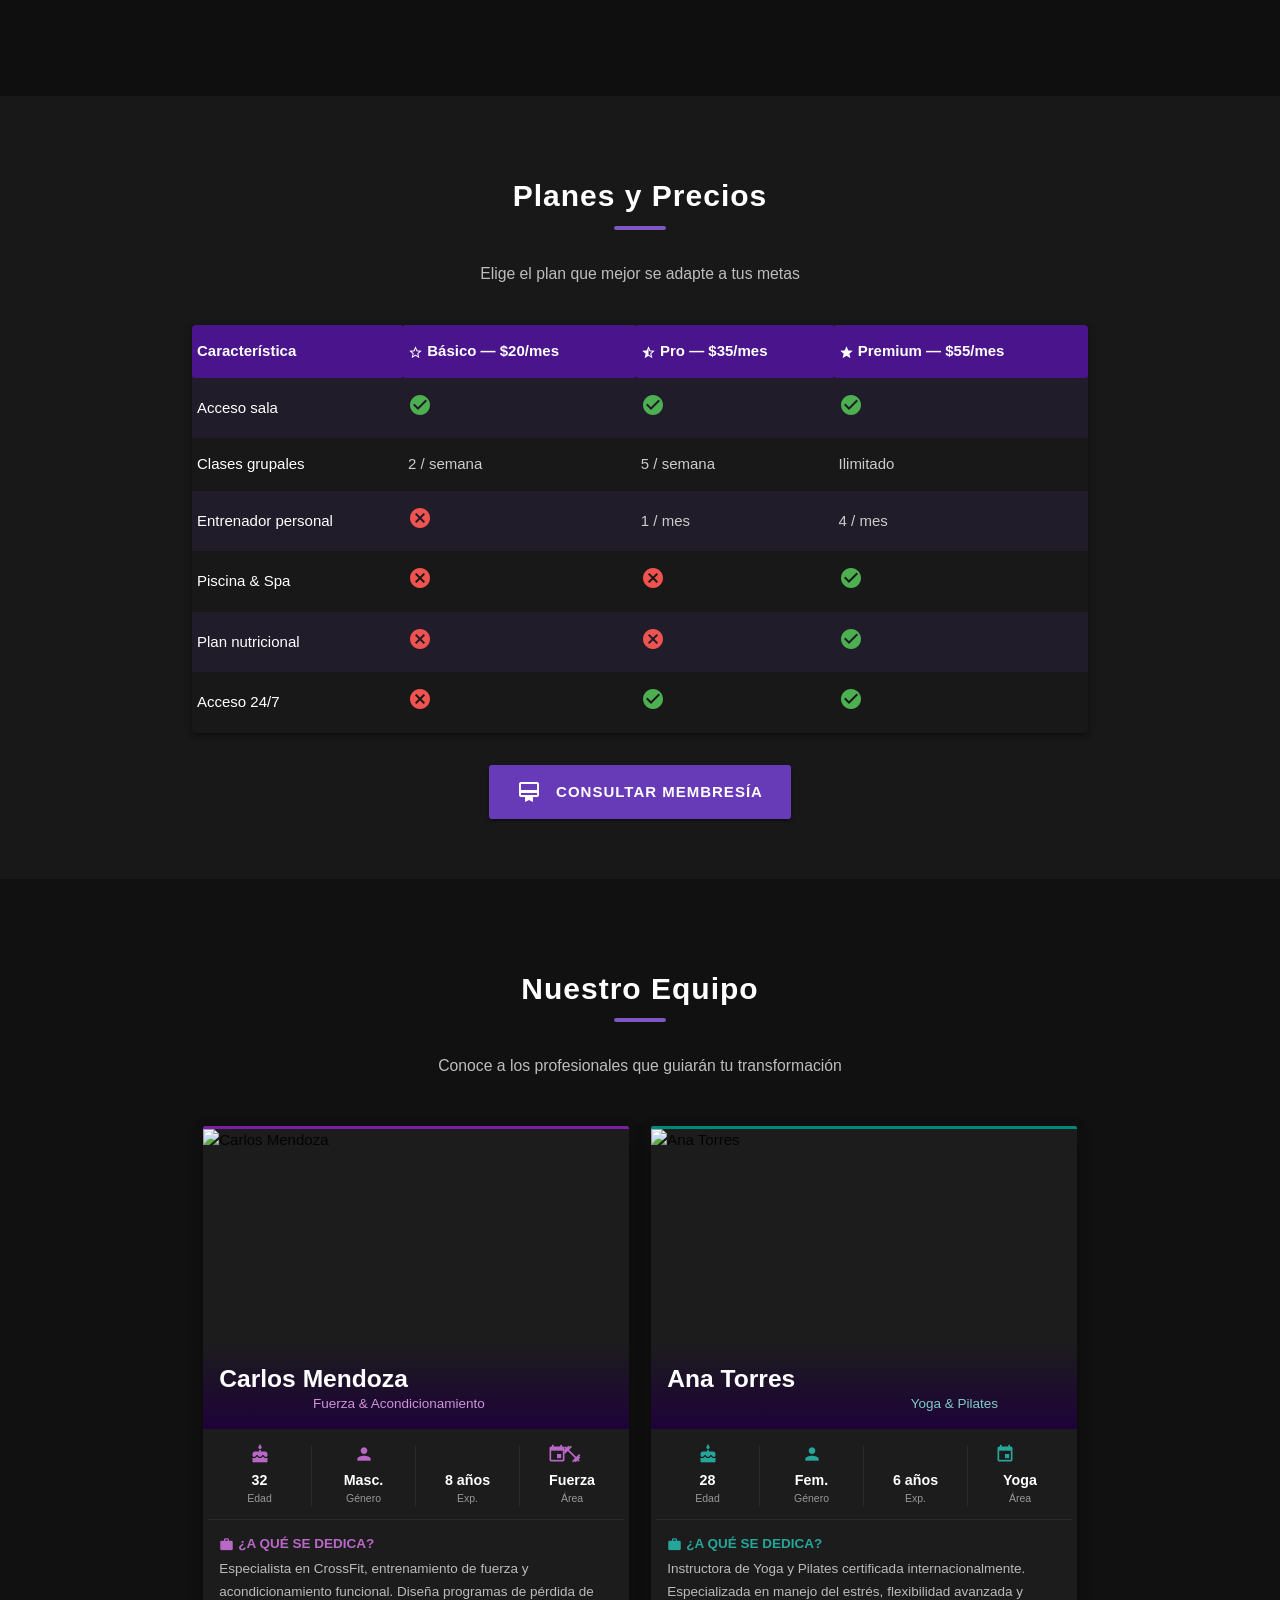
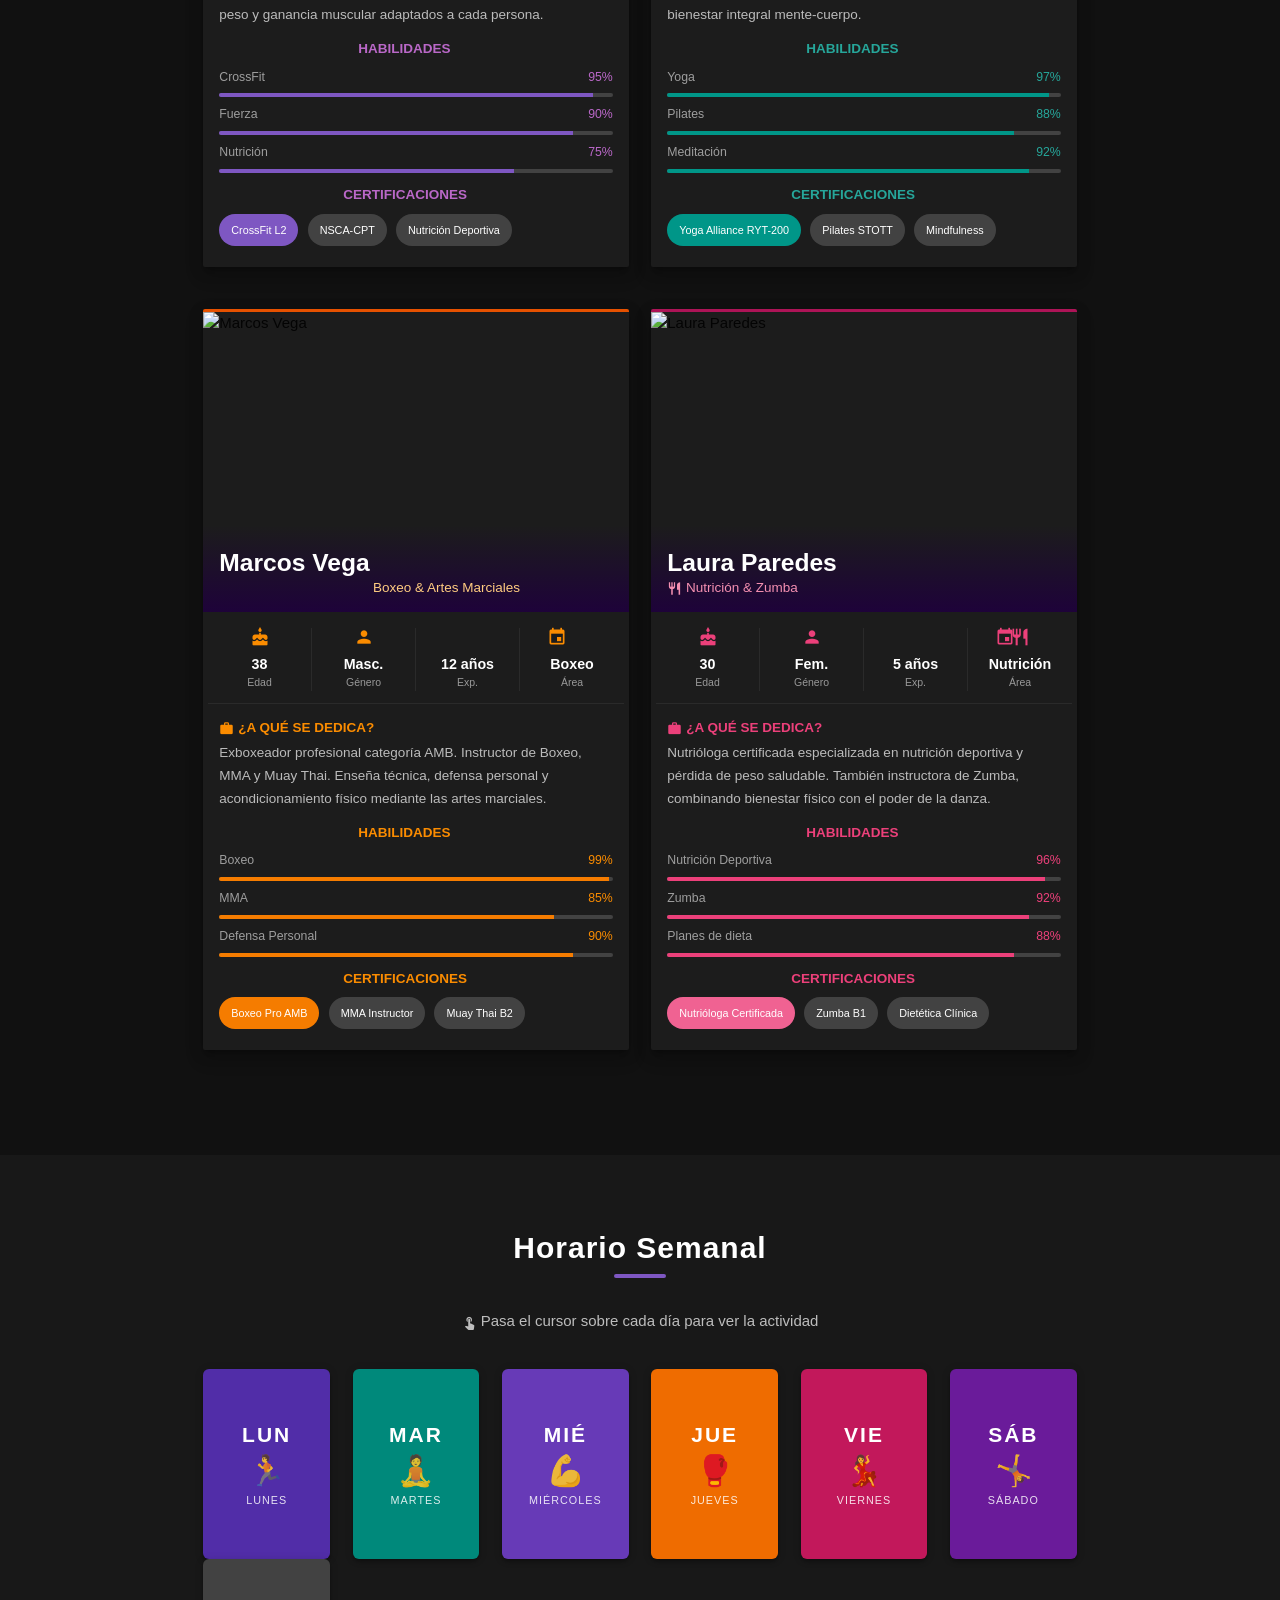
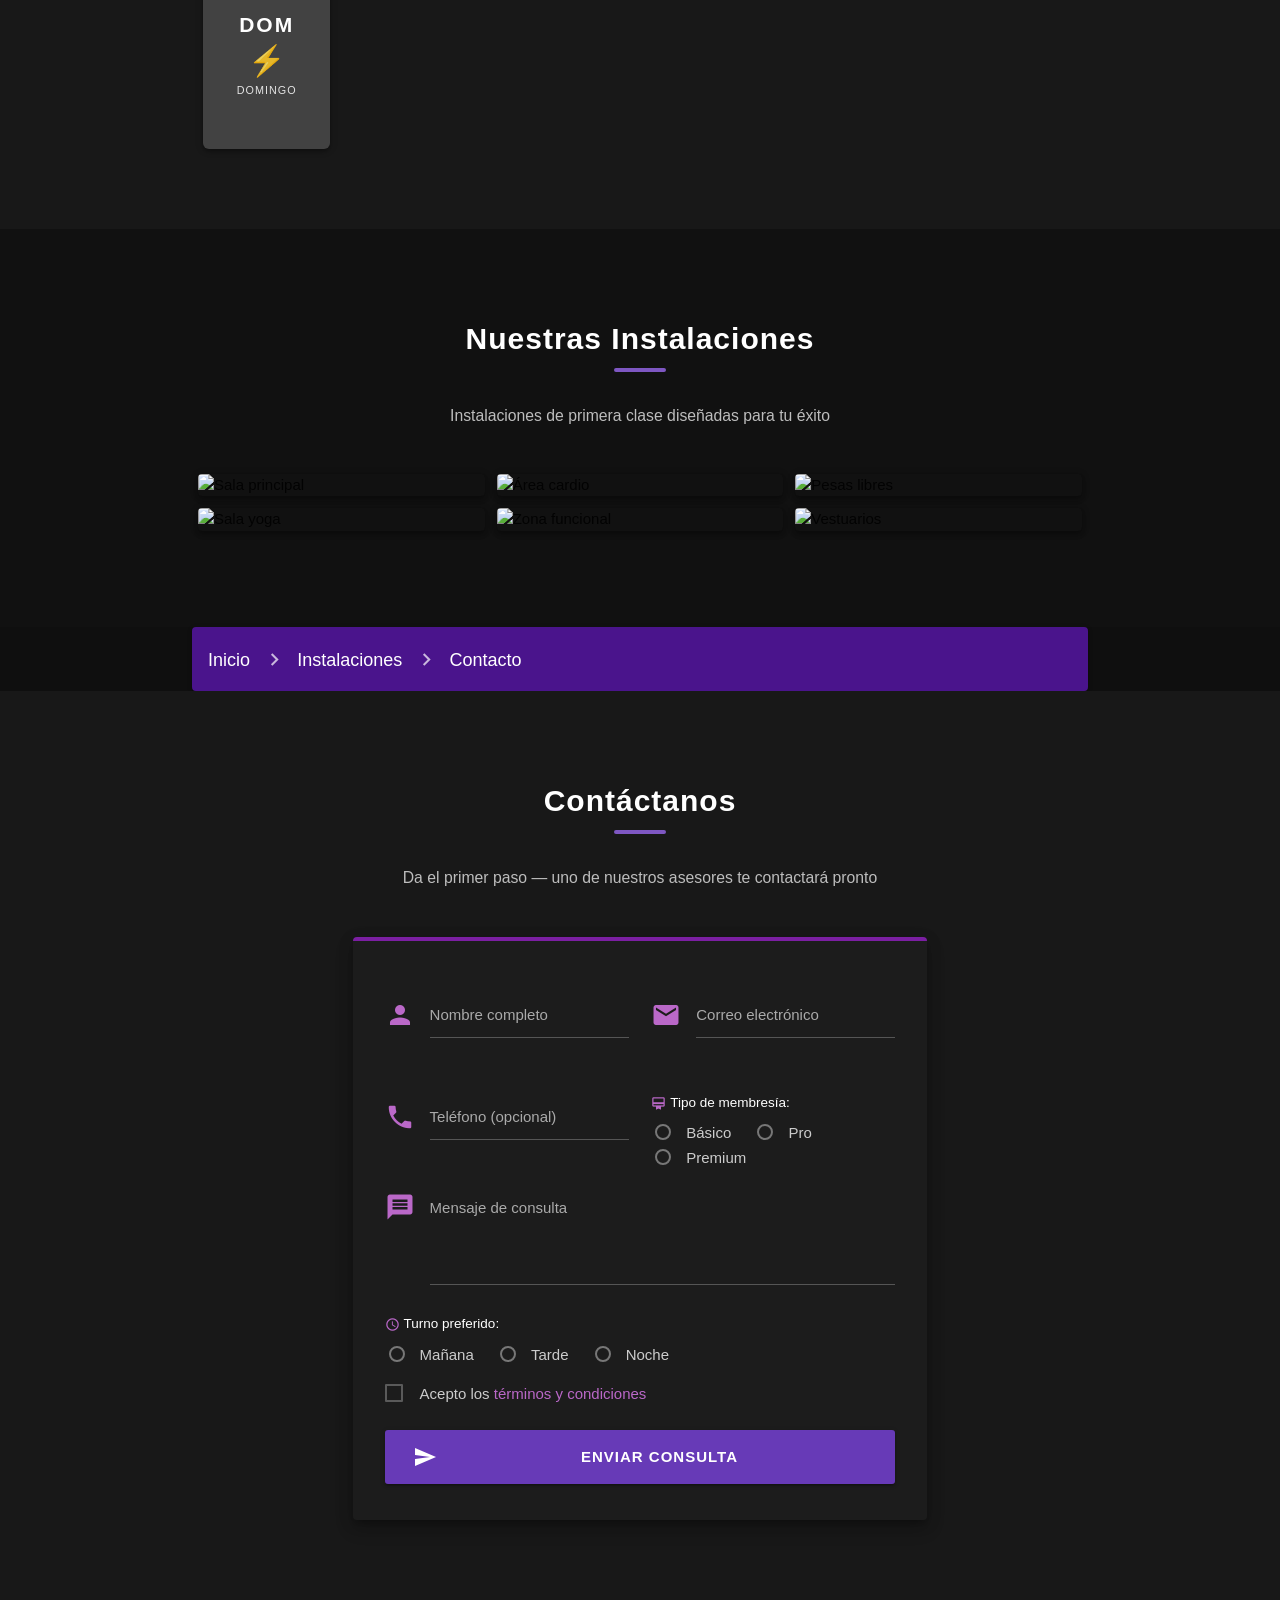
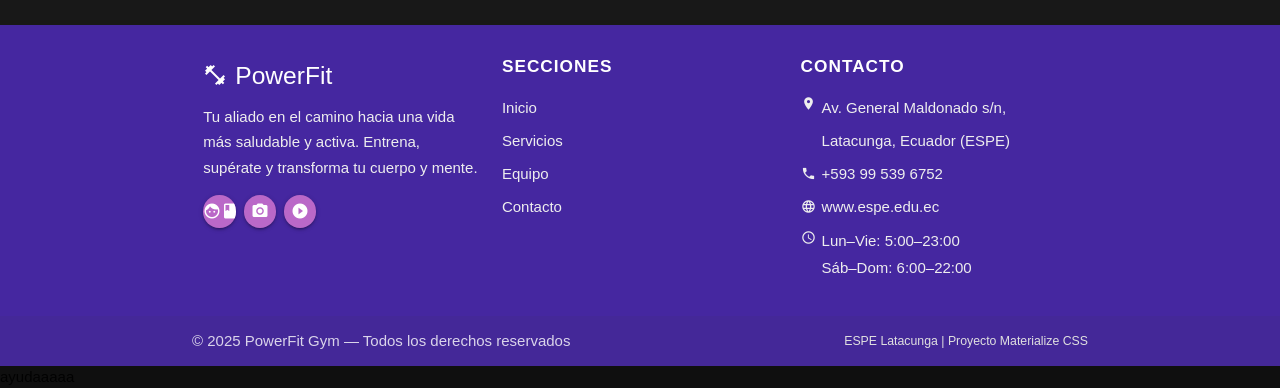
==== commit b936880b: "ayudame" ====
--- a/index.html
+++ b/index.html
@@ -101,7 +101,7 @@
     <!-- Pesas -->
     <div class="col s12 m6 l3">
       <div class="card hoverable z-depth-2">
-        <div class="card-image">
+        <div class="card-image hoverable" >
           <img src="https://images.unsplash.com/photo-1534367610401-9f5ed68180aa?w=600&q=80" class="srv-img" alt="Pesas" />
           <span class="card-title">
             <i class="material-icons tiny" style="vertical-align:middle;margin-right:4px;">fitness_center</i>Pesas
@@ -117,6 +117,7 @@
         </div>
       </div>
     </div>
+
 
     <!-- Yoga -->
     <div class="col s12 m6 l3">
@@ -901,3 +902,5 @@
 
 </body>
 </html>
+
+ayudaaaaa
